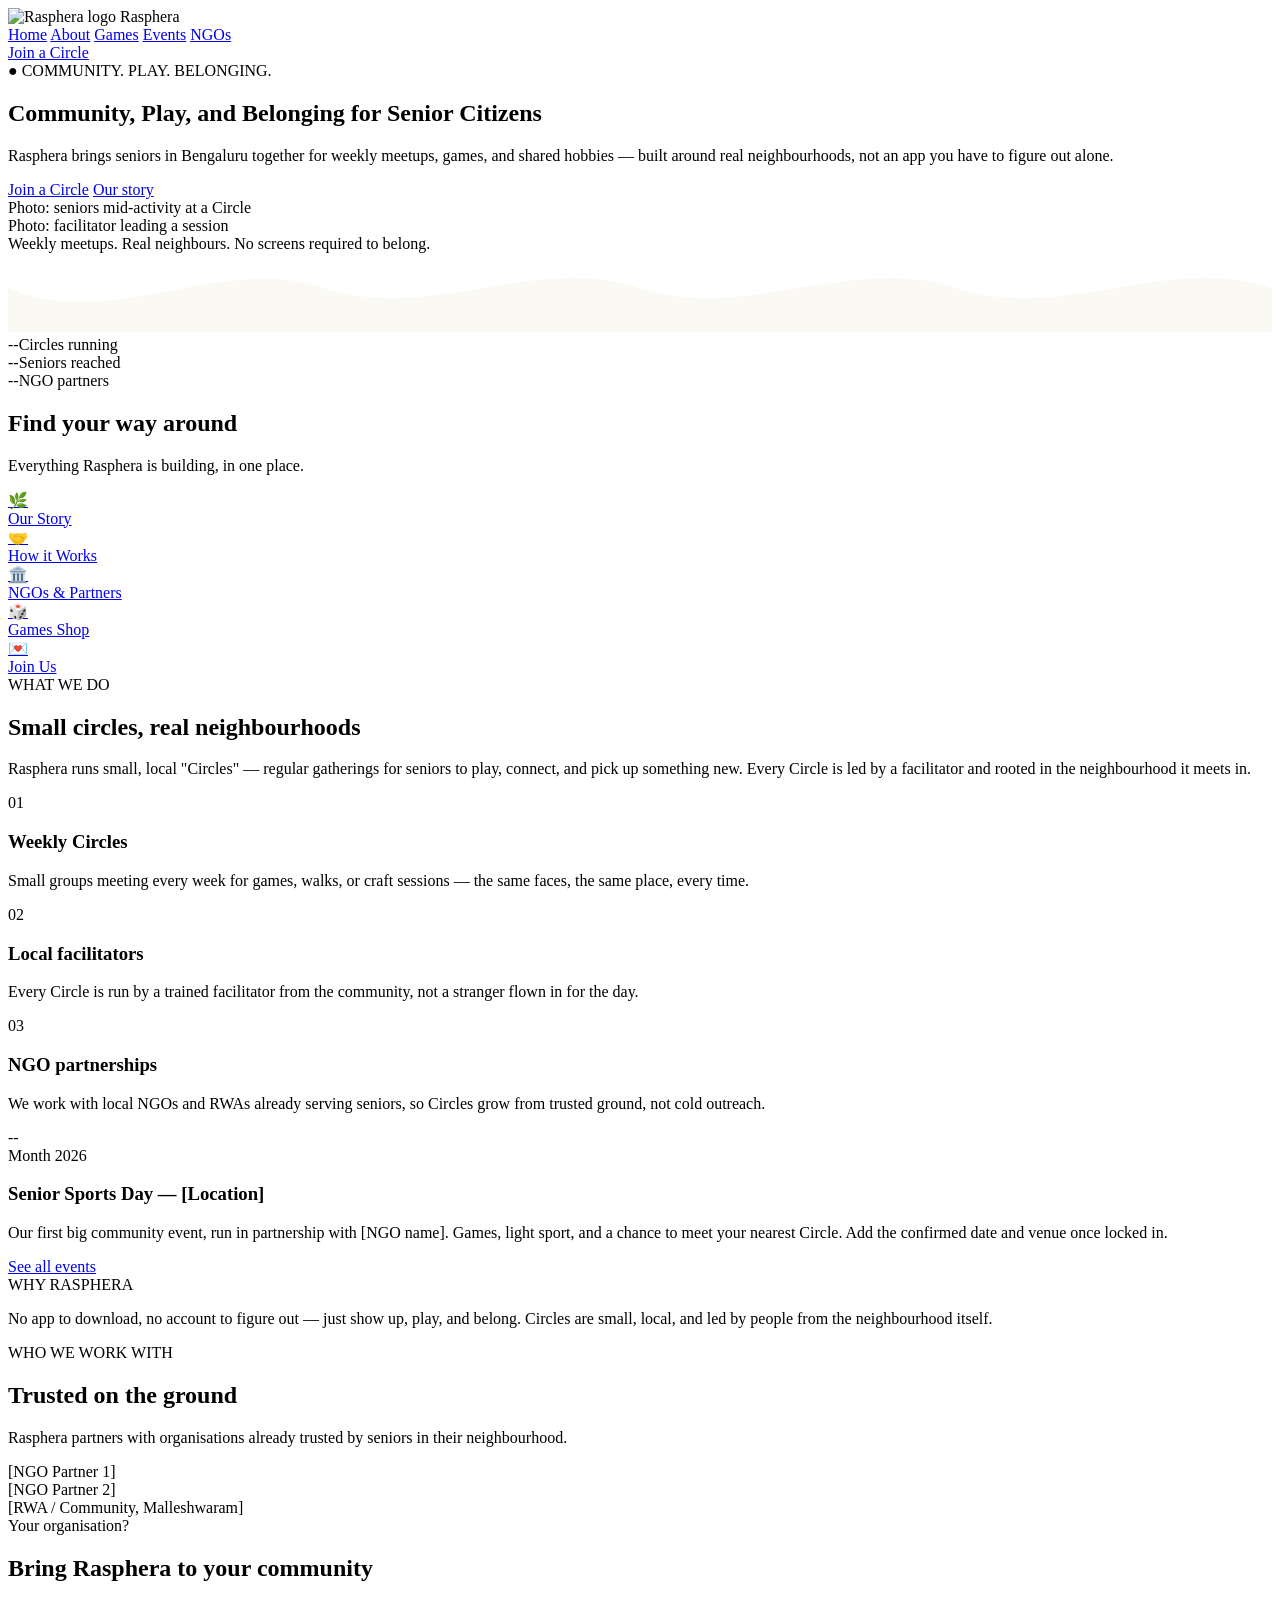
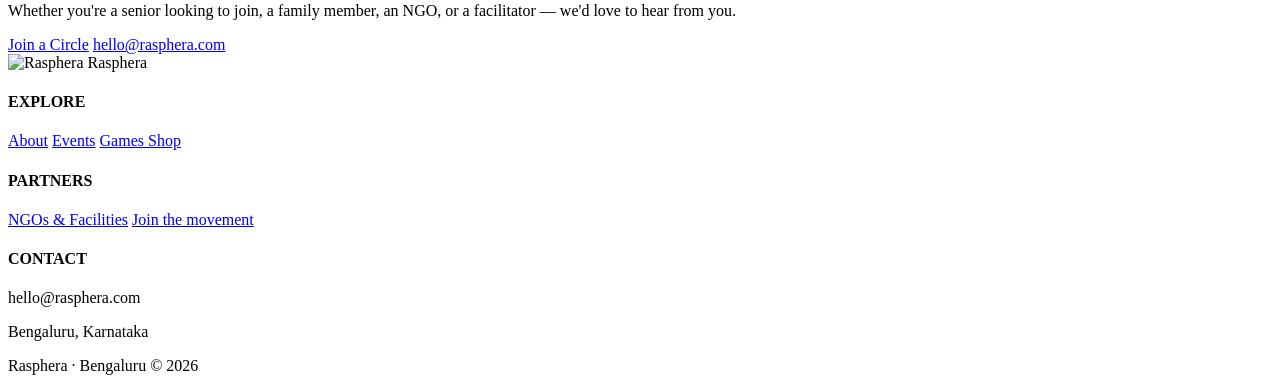
==== index.html @ 29c563df "added files" ====
<!DOCTYPE html>
<html lang="en">
<head>
<meta charset="UTF-8">
<meta name="viewport" content="width=device-width, initial-scale=1.0">
<title>Rasphera — Community, Play &amp; Belonging for Senior Citizens</title>
<link rel="icon" href="assets/logo.png">
<link rel="preconnect" href="https://fonts.googleapis.com">
<link href="https://fonts.googleapis.com/css2?family=Fraunces:opsz,wght@9..144,500;9..144,600;9..144,700;9..144,800&family=Work+Sans:wght@400;500;600;700&display=swap" rel="stylesheet">
<link rel="stylesheet" href="css/style.css">
</head>
<body>

<nav class="dark" id="mainNav">
  <div class="wrap">
    <div class="brand">
      <img src="assets/logo.png" alt="Rasphera logo">
      <span class="brand-text">Rasphera</span>
    </div>
    <div class="navlinks">
      <a href="index.html" class="active">Home</a>
      <a href="about.html">About</a>
      <a href="games.html">Games</a>
      <a href="events.html">Events</a>
      <a href="ngos.html">NGOs</a>
    </div>
    <a href="join.html" class="nav-cta">Join a Circle</a>
  </div>
</nav>

<section class="hero">
  <div class="wrap">
    <div>
      <div class="usp-pill">● COMMUNITY. PLAY. BELONGING.</div>
      <h1>Community, Play, and Belonging for Senior Citizens</h1>
      <p class="tagline">Rasphera brings seniors in Bengaluru together for weekly meetups, games, and shared hobbies — built around real neighbourhoods, not an app you have to figure out alone.</p>
      <div class="cta-row">
        <a href="join.html" class="btn-primary">Join a Circle</a>
        <a href="about.html" class="btn-ghost">Our story</a>
      </div>
    </div>
    <div class="hero-cards">
      <div class="hcard hcard-main">Photo: seniors mid-activity at a Circle</div>
      <div class="hcard hcard-back">Photo: facilitator leading a session</div>
      <div class="hero-tag">Weekly meetups. Real neighbours. No screens required to belong.</div>
    </div>
  </div>
  <div class="scallop">
    <svg viewBox="0 0 1440 90" preserveAspectRatio="none">
      <path fill="#FBF9F4" d="M0,40 C120,90 240,0 360,40 C480,80 600,0 720,40 C840,80 960,0 1080,40 C1200,80 1320,0 1440,40 L1440,90 L0,90 Z"/>
    </svg>
  </div>
</section>

<section class="stats">
  <div class="wrap">
    <div class="stat-grid stagger">
      <div class="stat reveal"><span class="num" data-count="0">--</span><span class="lbl">Circles running</span></div>
      <div class="stat reveal"><span class="num" data-count="0">--</span><span class="lbl">Seniors reached</span></div>
      <div class="stat reveal"><span class="num" data-count="0">--</span><span class="lbl">NGO partners</span></div>
    </div>
  </div>
</section>

<section class="quicklinks">
  <div class="wrap">
    <div class="ql-head reveal">
      <h2>Find your way around</h2>
      <p>Everything Rasphera is building, in one place.</p>
    </div>
    <div class="ql-row stagger">
      <a class="ql-item reveal" href="about.html"><div class="ql-circle">🌿</div><span class="label">Our Story</span></a>
      <a class="ql-item reveal" href="events.html"><div class="ql-circle">🤝</div><span class="label">How it Works</span></a>
      <a class="ql-item reveal" href="ngos.html"><div class="ql-circle">🏛️</div><span class="label">NGOs &amp; Partners</span></a>
      <a class="ql-item reveal" href="games.html"><div class="ql-circle">🎲</div><span class="label">Games Shop</span></a>
      <a class="ql-item reveal" href="join.html"><div class="ql-circle">💌</div><span class="label">Join Us</span></a>
    </div>
  </div>
</section>

<section class="dark-section">
  <div class="wrap">
    <div class="section-head reveal">
      <span class="eyebrow">WHAT WE DO</span>
      <h2>Small circles, real neighbourhoods</h2>
      <p>Rasphera runs small, local "Circles" — regular gatherings for seniors to play, connect, and pick up something new. Every Circle is led by a facilitator and rooted in the neighbourhood it meets in.</p>
    </div>
    <div class="card-grid-3 stagger">
      <div class="dark-card reveal">
        <div class="n">01</div>
        <h3>Weekly Circles</h3>
        <p>Small groups meeting every week for games, walks, or craft sessions — the same faces, the same place, every time.</p>
      </div>
      <div class="dark-card reveal">
        <div class="n">02</div>
        <h3>Local facilitators</h3>
        <p>Every Circle is run by a trained facilitator from the community, not a stranger flown in for the day.</p>
      </div>
      <div class="dark-card reveal">
        <div class="n">03</div>
        <h3>NGO partnerships</h3>
        <p>We work with local NGOs and RWAs already serving seniors, so Circles grow from trusted ground, not cold outreach.</p>
      </div>
    </div>
  </div>
</section>

<section class="event-section">
  <div class="wrap">
    <div class="event-box reveal">
      <div class="date-block">
        <div class="day">--</div>
        <div class="month">Month 2026</div>
      </div>
      <div>
        <h3>Senior Sports Day — [Location]</h3>
        <p>Our first big community event, run in partnership with [NGO name]. Games, light sport, and a chance to meet your nearest Circle. Add the confirmed date and venue once locked in.</p>
        <a href="events.html" class="btn-primary" style="background:var(--navy);">See all events</a>
      </div>
    </div>
  </div>
</section>

<section class="usp-banner">
  <div class="wrap">
    <div class="usp-box reveal">
      <span class="usp-tag">WHY RASPHERA</span>
      <p>No app to download, no account to figure out — just <span>show up, play, and belong</span>. Circles are small, local, and led by people from the neighbourhood itself.</p>
    </div>
  </div>
</section>

<section class="partners-section">
  <div class="wrap">
    <div class="section-head light reveal" style="max-width:640px;">
      <span class="eyebrow">WHO WE WORK WITH</span>
      <h2>Trusted on the ground</h2>
      <p>Rasphera partners with organisations already trusted by seniors in their neighbourhood.</p>
    </div>
    <div class="partner-row">
      <div class="partner-chip">[NGO Partner 1]</div>
      <div class="partner-chip">[NGO Partner 2]</div>
      <div class="partner-chip">[RWA / Community, Malleshwaram]</div>
      <div class="partner-chip">Your organisation?</div>
    </div>
  </div>
</section>

<section class="cta-final">
  <div class="wrap">
    <h2 class="reveal">Bring Rasphera to your community</h2>
    <p class="reveal">Whether you're a senior looking to join, a family member, an NGO, or a facilitator — we'd love to hear from you.</p>
    <div class="cta-row reveal">
      <a href="join.html" class="btn-primary">Join a Circle</a>
      <a href="mailto:hello@rasphera.com" class="btn-ghost">hello@rasphera.com</a>
    </div>
  </div>
</section>

<footer>
  <div class="wrap">
    <div class="footer-top">
      <div class="footer-brand">
        <img src="assets/logo.png" alt="Rasphera">
        <span>Rasphera</span>
      </div>
      <div class="footer-links">
        <div class="footer-col">
          <h4>EXPLORE</h4>
          <a href="about.html">About</a>
          <a href="events.html">Events</a>
          <a href="games.html">Games Shop</a>
        </div>
        <div class="footer-col">
          <h4>PARTNERS</h4>
          <a href="ngos.html">NGOs &amp; Facilities</a>
          <a href="join.html">Join the movement</a>
        </div>
        <div class="footer-col">
          <h4>CONTACT</h4>
          <p>hello@rasphera.com</p>
          <p>Bengaluru, Karnataka</p>
        </div>
      </div>
    </div>
    <div class="footer-bottom">
      <span>Rasphera · Bengaluru</span>
      <span>© 2026</span>
    </div>
  </div>
</footer>

<script src="js/main.js"></script>
</body>
</html>
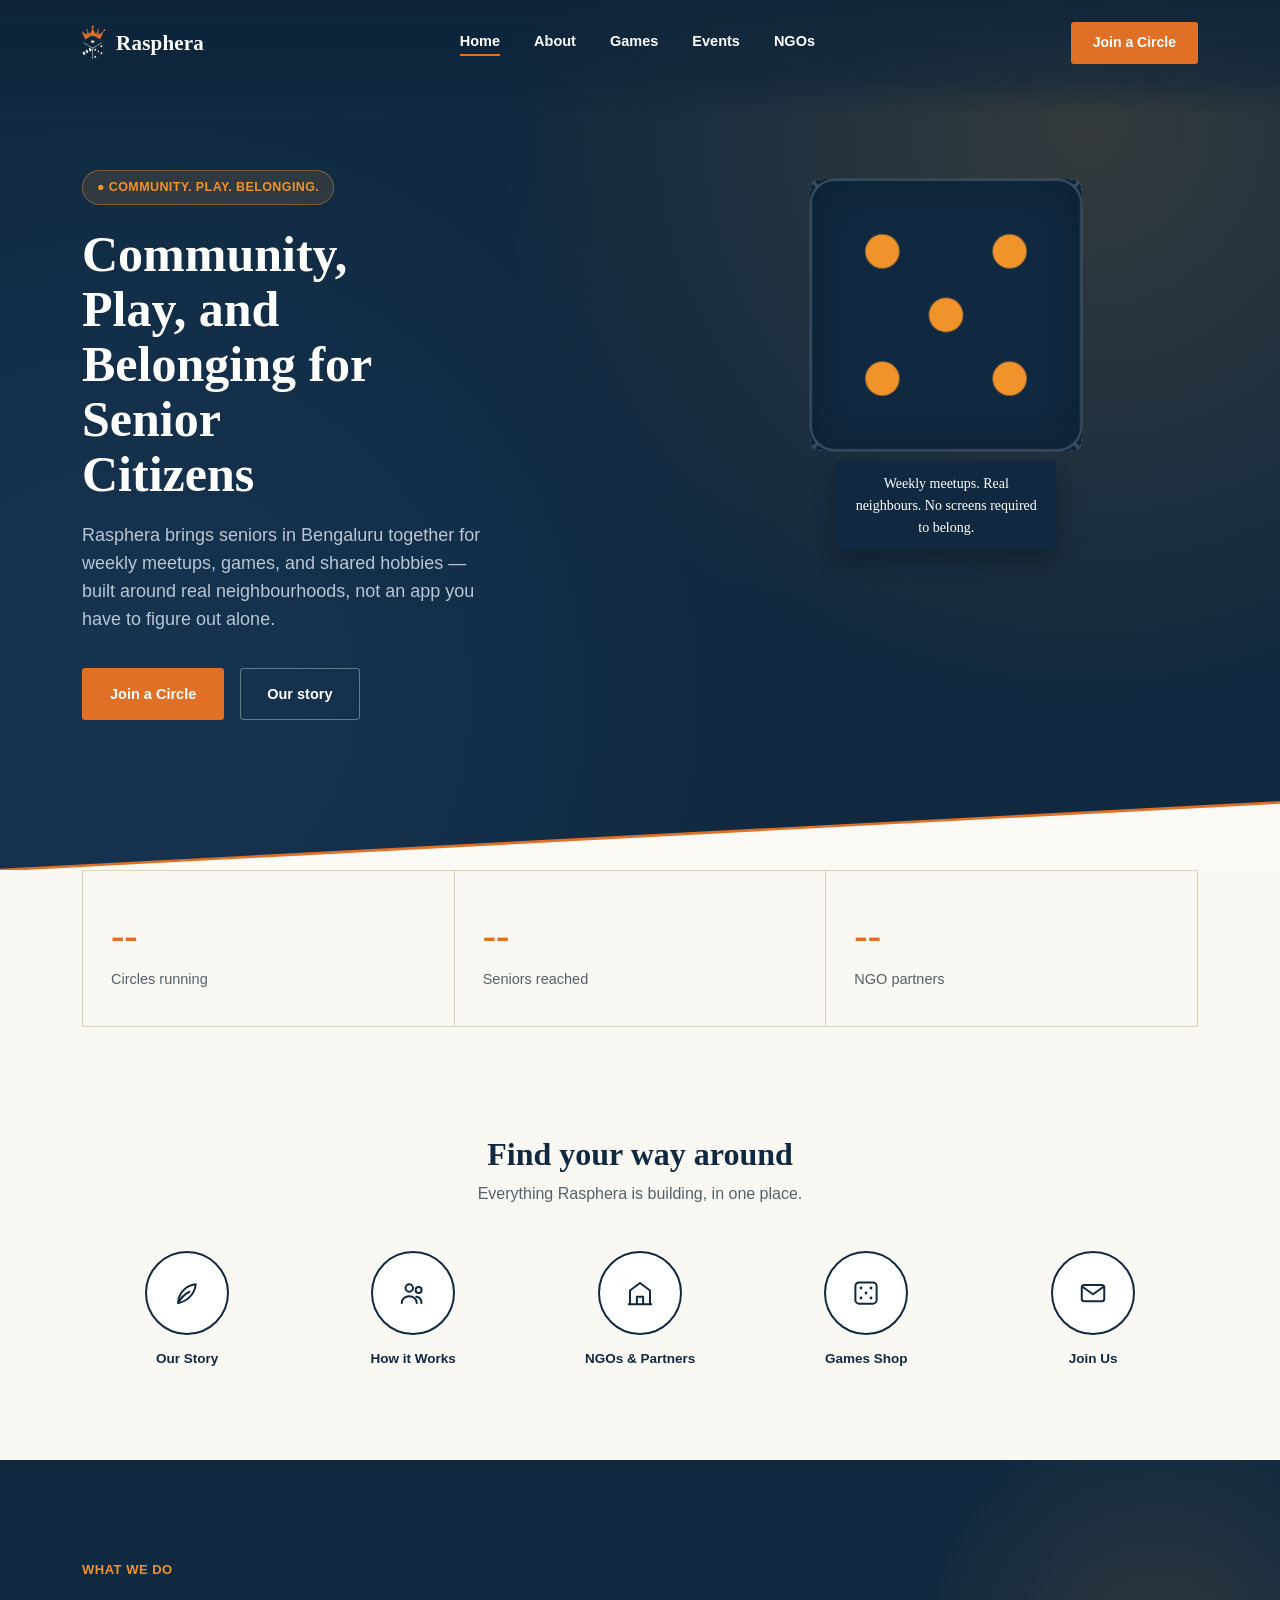
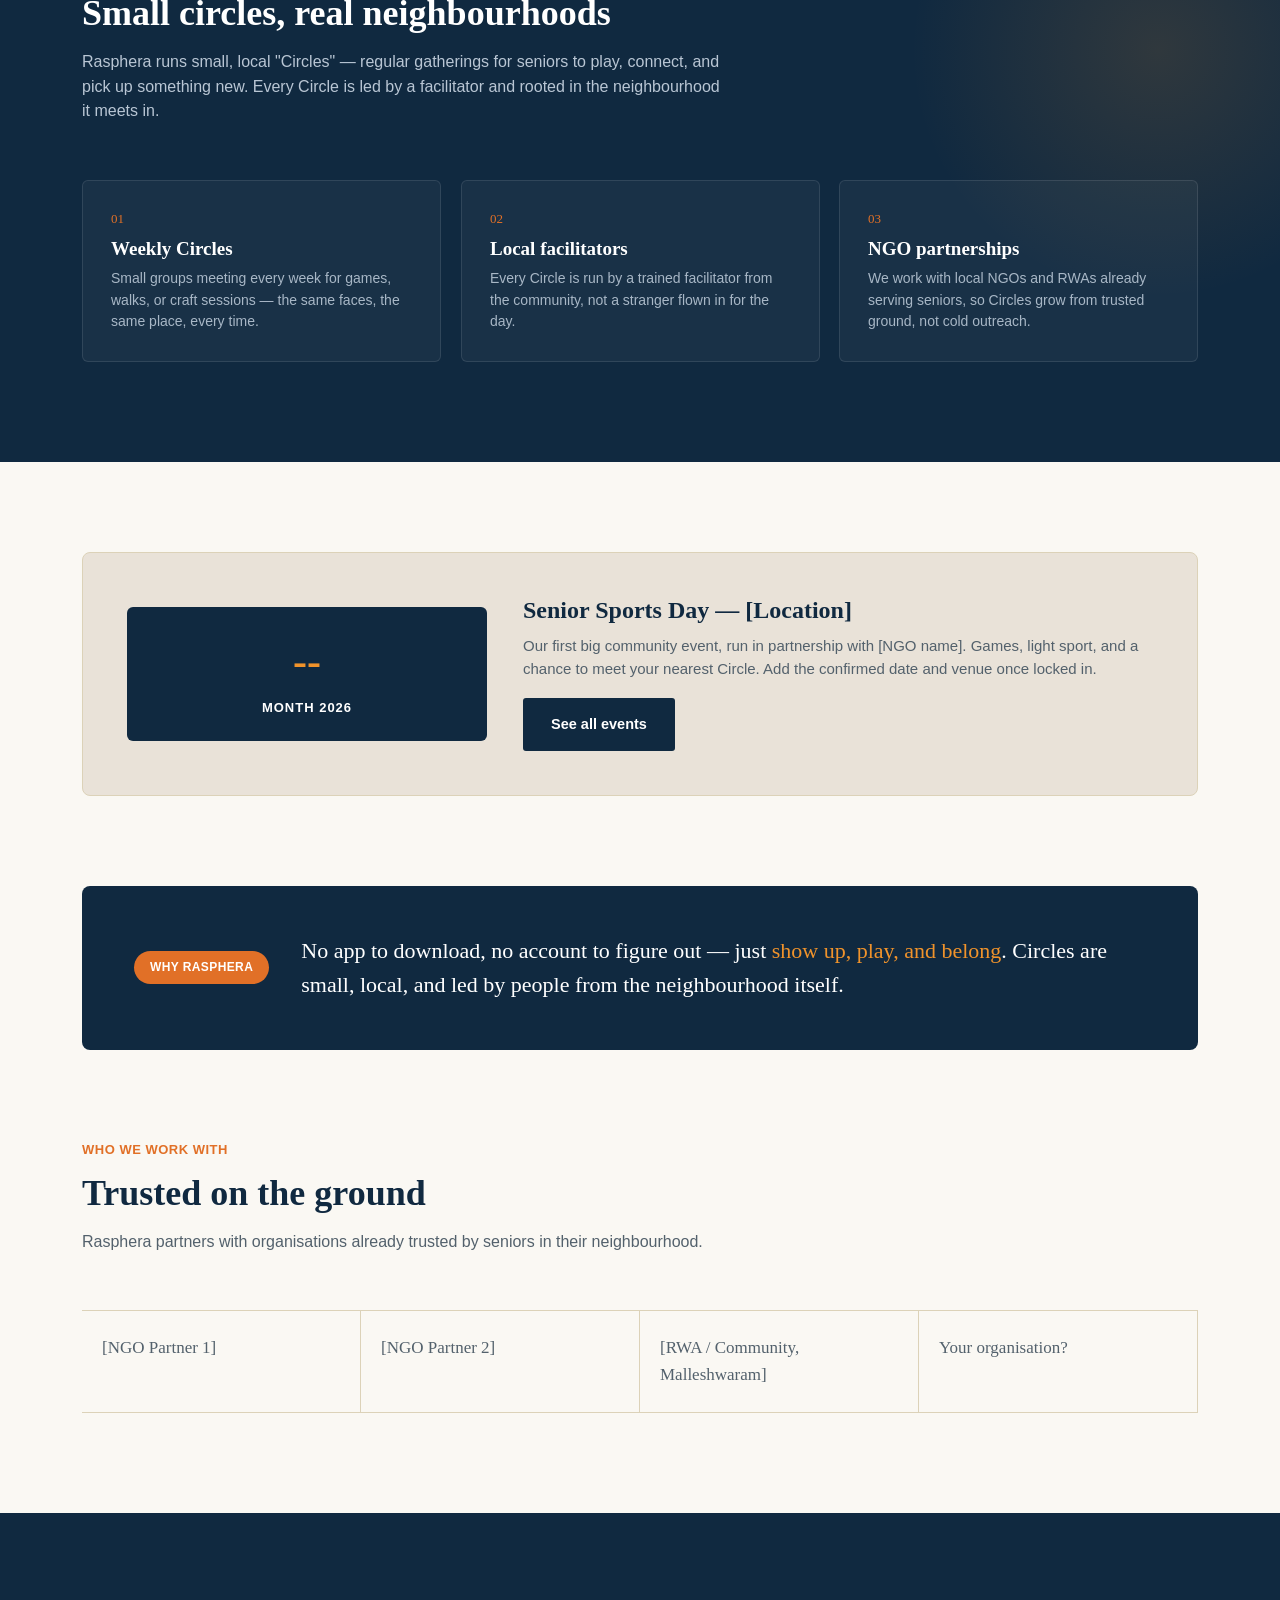
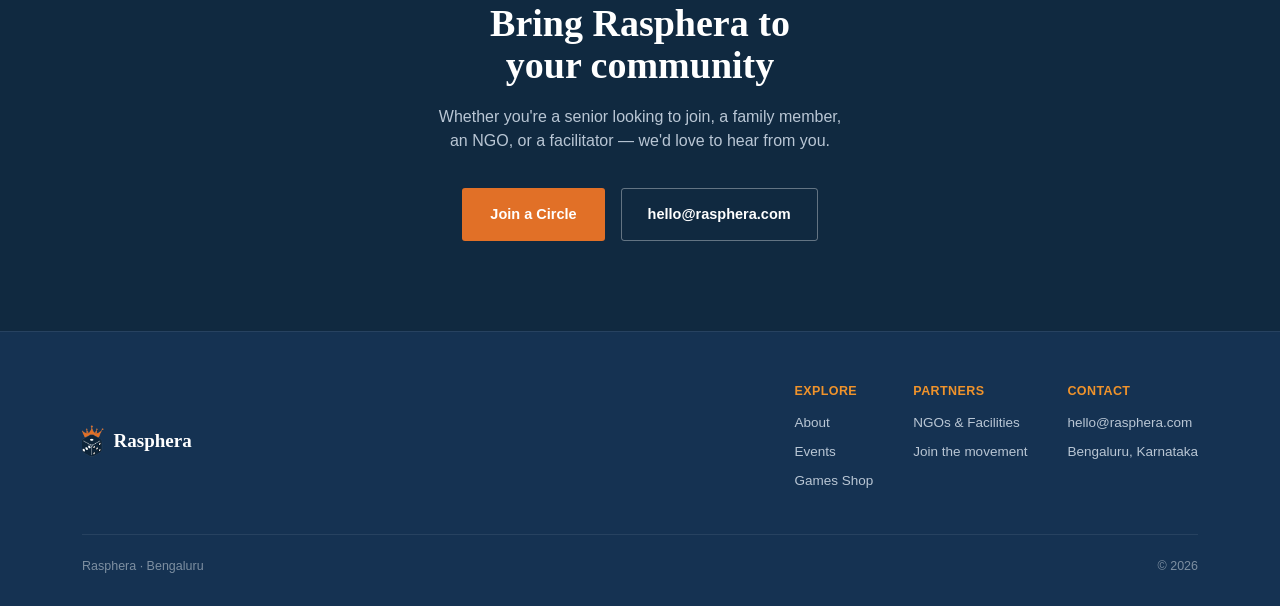
==== commit 644f10c6: "3d animation" ====
--- a/index.html
+++ b/index.html
@@ -40,14 +40,23 @@
       </div>
     </div>
     <div class="hero-cards">
-      <div class="hcard hcard-main">Photo: seniors mid-activity at a Circle</div>
-      <div class="hcard hcard-back">Photo: facilitator leading a session</div>
-      <div class="hero-tag">Weekly meetups. Real neighbours. No screens required to belong.</div>
+      <div class="dice-scene">
+        <div class="dice-cube">
+          <div class="dice-face f-front n5"><span></span><span></span><span></span><span></span><span></span><span></span><span></span><span></span><span></span></div>
+          <div class="dice-face f-back n2"><span></span><span></span><span></span><span></span><span></span><span></span><span></span><span></span><span></span></div>
+          <div class="dice-face f-right n3"><span></span><span></span><span></span><span></span><span></span><span></span><span></span><span></span><span></span></div>
+          <div class="dice-face f-left n4"><span></span><span></span><span></span><span></span><span></span><span></span><span></span><span></span><span></span></div>
+          <div class="dice-face f-top n6"><span></span><span></span><span></span><span></span><span></span><span></span><span></span><span></span><span></span></div>
+          <div class="dice-face f-bottom n1"><span></span><span></span><span></span><span></span><span></span><span></span><span></span><span></span><span></span></div>
+        </div>
+      </div>
+      <div class="hero-tag" style="position:static;margin:26px auto 0;text-align:center;animation:fadeUp .7s ease 1s forwards;">Weekly meetups. Real neighbours. No screens required to belong.</div>
     </div>
   </div>
   <div class="scallop">
     <svg viewBox="0 0 1440 90" preserveAspectRatio="none">
-      <path fill="#FBF9F4" d="M0,40 C120,90 240,0 360,40 C480,80 600,0 720,40 C840,80 960,0 1080,40 C1200,80 1320,0 1440,40 L1440,90 L0,90 Z"/>
+      <path fill="#FBF9F4" d="M0,90 L1440,14 L1440,90 Z"/>
+      <path fill="none" stroke="#E17027" stroke-width="3" d="M0,90 L1440,14"/>
     </svg>
   </div>
 </section>
@@ -69,11 +78,26 @@
       <p>Everything Rasphera is building, in one place.</p>
     </div>
     <div class="ql-row stagger">
-      <a class="ql-item reveal" href="about.html"><div class="ql-circle">🌿</div><span class="label">Our Story</span></a>
-      <a class="ql-item reveal" href="events.html"><div class="ql-circle">🤝</div><span class="label">How it Works</span></a>
-      <a class="ql-item reveal" href="ngos.html"><div class="ql-circle">🏛️</div><span class="label">NGOs &amp; Partners</span></a>
-      <a class="ql-item reveal" href="games.html"><div class="ql-circle">🎲</div><span class="label">Games Shop</span></a>
-      <a class="ql-item reveal" href="join.html"><div class="ql-circle">💌</div><span class="label">Join Us</span></a>
+      <a class="ql-item reveal tilt" href="about.html">
+        <div class="ql-circle"><svg viewBox="0 0 24 24" fill="none" stroke="currentColor" stroke-width="1.6" stroke-linecap="round" stroke-linejoin="round"><path d="M5 20c0-7 5-14 14-15-1 9-8 14-14 15Z"/><path d="M5 20c2-4 5-7 9-9"/></svg></div>
+        <span class="label">Our Story</span>
+      </a>
+      <a class="ql-item reveal tilt" href="events.html">
+        <div class="ql-circle"><svg viewBox="0 0 24 24" fill="none" stroke="currentColor" stroke-width="1.6" stroke-linecap="round" stroke-linejoin="round"><circle cx="9" cy="8" r="3"/><circle cx="16.5" cy="9.5" r="2.4"/><path d="M3 20c0-3.3 2.7-5.5 6-5.5s6 2.2 6 5.5"/><path d="M14.7 15c2.4.4 4.1 2.3 4.1 5"/></svg></div>
+        <span class="label">How it Works</span>
+      </a>
+      <a class="ql-item reveal tilt" href="ngos.html">
+        <div class="ql-circle"><svg viewBox="0 0 24 24" fill="none" stroke="currentColor" stroke-width="1.6" stroke-linecap="round" stroke-linejoin="round"><path d="M4 21V10l8-6 8 6v11"/><path d="M3 21h18"/><path d="M9.5 21v-6h5v6"/></svg></div>
+        <span class="label">NGOs &amp; Partners</span>
+      </a>
+      <a class="ql-item reveal tilt" href="games.html">
+        <div class="ql-circle"><svg viewBox="0 0 24 24" fill="none" stroke="currentColor" stroke-width="1.6" stroke-linejoin="round"><rect x="3.5" y="3.5" width="17" height="17" rx="3"/><circle cx="8" cy="8" r="1.15" fill="currentColor" stroke="none"/><circle cx="16" cy="8" r="1.15" fill="currentColor" stroke="none"/><circle cx="8" cy="16" r="1.15" fill="currentColor" stroke="none"/><circle cx="16" cy="16" r="1.15" fill="currentColor" stroke="none"/><circle cx="12" cy="12" r="1.15" fill="currentColor" stroke="none"/></svg></div>
+        <span class="label">Games Shop</span>
+      </a>
+      <a class="ql-item reveal tilt" href="join.html">
+        <div class="ql-circle"><svg viewBox="0 0 24 24" fill="none" stroke="currentColor" stroke-width="1.6" stroke-linecap="round" stroke-linejoin="round"><rect x="3" y="5.5" width="18" height="13" rx="2"/><path d="M3.5 7l8.5 6 8.5-6"/></svg></div>
+        <span class="label">Join Us</span>
+      </a>
     </div>
   </div>
 </section>
@@ -86,17 +110,17 @@
       <p>Rasphera runs small, local "Circles" — regular gatherings for seniors to play, connect, and pick up something new. Every Circle is led by a facilitator and rooted in the neighbourhood it meets in.</p>
     </div>
     <div class="card-grid-3 stagger">
-      <div class="dark-card reveal">
+      <div class="dark-card reveal tilt">
         <div class="n">01</div>
         <h3>Weekly Circles</h3>
         <p>Small groups meeting every week for games, walks, or craft sessions — the same faces, the same place, every time.</p>
       </div>
-      <div class="dark-card reveal">
+      <div class="dark-card reveal tilt">
         <div class="n">02</div>
         <h3>Local facilitators</h3>
         <p>Every Circle is run by a trained facilitator from the community, not a stranger flown in for the day.</p>
       </div>
-      <div class="dark-card reveal">
+      <div class="dark-card reveal tilt">
         <div class="n">03</div>
         <h3>NGO partnerships</h3>
         <p>We work with local NGOs and RWAs already serving seniors, so Circles grow from trusted ground, not cold outreach.</p>
@@ -192,4 +216,4 @@
 
 <script src="js/main.js"></script>
 </body>
-</html>
+</html>
--- a/css/style.css
+++ b/css/style.css
@@ -0,0 +1,294 @@
+/* ===== Rasphera — Shared Stylesheet ===== */
+:root{
+  --navy:#102940;
+  --navy-2:#153252;
+  --navy-3:#1D3F63;
+  --amber:#E17027;
+  --amber-2:#F0932B;
+  --paper:#FAF8F3;
+  --paper-2:#E9E2D8;
+  --ink:#102940;
+  --muted:#53616C;
+  --line:#DCD2B8;
+  --white:#FFFFFF;
+  --sage:#A7B49F;
+}
+*{margin:0;padding:0;box-sizing:border-box;}
+html{scroll-behavior:smooth;}
+body{background:var(--paper);color:var(--ink);font-family:'Work Sans',sans-serif;line-height:1.55;overflow-x:hidden;}
+h1,h2,h3{font-family:'Fraunces',serif;color:var(--navy);line-height:1.1;}
+a{color:inherit;text-decoration:none;}
+img{max-width:100%;display:block;}
+.wrap{max-width:1180px;margin:0 auto;padding:0 32px;}
+section{position:relative;}
+
+.reveal{opacity:1;transform:translateY(0);transition:opacity .7s cubic-bezier(.2,.7,.3,1),transform .7s cubic-bezier(.2,.7,.3,1);}
+.js-ready .reveal{opacity:0;transform:translateY(28px);}
+.reveal.in{opacity:1;transform:translateY(0);}
+.stagger .reveal:nth-child(1){transition-delay:0s;}
+.stagger .reveal:nth-child(2){transition-delay:.1s;}
+.stagger .reveal:nth-child(3){transition-delay:.2s;}
+.stagger .reveal:nth-child(4){transition-delay:.3s;}
+.stagger .reveal:nth-child(5){transition-delay:.4s;}
+.stagger .reveal:nth-child(6){transition-delay:.5s;}
+
+/* NAV */
+nav{position:fixed;top:0;left:0;right:0;z-index:100;padding:22px 0;transition:padding .3s ease, background .3s ease, box-shadow .3s ease;}
+nav.dark{background:linear-gradient(rgba(13,36,57,0.85) 0%, rgba(13,36,57,0.5) 70%, rgba(13,36,57,0) 100%);padding-bottom:50px;margin-bottom:-50px;}
+nav.scrolled{padding:12px 0;background:rgba(251,249,244,0.94)!important;backdrop-filter:blur(8px);box-shadow:0 2px 18px rgba(13,36,57,0.08);margin-bottom:0;}
+nav .wrap{display:flex;align-items:center;justify-content:space-between;}
+.brand{display:flex;align-items:center;gap:10px;}
+.brand img{height:38px;width:auto;transition:height .3s ease;}
+nav.scrolled .brand img{height:32px;}
+.brand-text{font-family:'Fraunces',serif;font-weight:700;font-size:21px;color:var(--navy);letter-spacing:.2px;}
+nav.dark:not(.scrolled) .brand-text, nav.dark:not(.scrolled) .navlinks a{color:var(--white);}
+nav.light .brand-text, nav.light .navlinks a{color:var(--navy);}
+.navlinks{display:flex;gap:34px;font-size:14.5px;font-weight:600;}
+.navlinks a{position:relative;padding-bottom:4px;}
+.navlinks a.active::after, .navlinks a::after{content:"";position:absolute;left:0;bottom:0;height:2px;width:0;background:var(--amber);transition:width .25s ease;}
+.navlinks a:hover::after, .navlinks a.active::after{width:100%;}
+.nav-cta{background:var(--amber);color:var(--white)!important;padding:10px 22px;border-radius:3px;font-size:14px;font-weight:700;transition:transform .2s ease, box-shadow .2s ease;}
+.nav-cta:hover{transform:translateY(-2px);box-shadow:0 8px 20px rgba(225,112,39,0.4);}
+.nav-toggle{display:none;background:none;border:none;font-size:24px;cursor:pointer;color:inherit;}
+
+/* GENERIC PAGE HERO (About / Games / Events / NGOs / Join) */
+.page-hero{background:var(--navy);padding:170px 0 100px;position:relative;overflow:hidden;}
+.page-hero::before{content:"";position:absolute;inset:0;background:radial-gradient(circle at 85% 15%, rgba(240,147,43,0.16) 0, transparent 45%),radial-gradient(circle at 10% 80%, rgba(29,63,99,0.5) 0, transparent 50%);pointer-events:none;}
+.page-hero .wrap{position:relative;z-index:2;}
+.page-hero .eyebrow{color:var(--amber-2);font-size:12.5px;font-weight:700;letter-spacing:.5px;opacity:0;animation:fadeUp .7s ease .1s forwards;}
+.page-hero h1{color:var(--white);font-size:46px;max-width:16ch;margin-top:14px;opacity:0;animation:fadeUp .8s ease .25s forwards;}
+.page-hero p{color:#B9C6D4;font-size:17px;margin-top:18px;max-width:52ch;opacity:0;animation:fadeUp .8s ease .4s forwards;}
+
+@keyframes fadeUp{from{opacity:0;transform:translateY(18px);}to{opacity:1;transform:translateY(0);}}
+
+.scallop{display:block;width:100%;position:relative;margin-top:70px;line-height:0;}
+.scallop svg{display:block;width:100%;height:auto;}
+
+.btn-primary{background:var(--amber);color:var(--white);padding:15px 28px;font-size:14.5px;font-weight:700;border-radius:3px;display:inline-block;transition:transform .2s ease, box-shadow .2s ease;border:none;cursor:pointer;font-family:'Work Sans',sans-serif;}
+.btn-primary:hover{transform:translateY(-3px);box-shadow:0 10px 24px rgba(225,112,39,0.4);}
+.btn-ghost{border:1.5px solid rgba(255,255,255,0.35);color:var(--white);padding:14px 26px;font-size:14.5px;font-weight:700;border-radius:3px;display:inline-block;transition:border-color .2s ease, background .2s ease;}
+.btn-ghost:hover{border-color:var(--white);background:rgba(255,255,255,0.06);}
+.btn-ghost-dark{border:1.5px solid var(--navy);color:var(--navy);padding:14px 26px;font-size:14.5px;font-weight:700;border-radius:3px;display:inline-block;transition:all .2s ease;}
+.btn-ghost-dark:hover{background:var(--navy);color:var(--white);}
+.cta-row{display:flex;gap:16px;flex-wrap:wrap;}
+
+/* STAT STRIP */
+.stats{background:var(--paper);padding:0 0 90px;}
+.stat-grid{display:grid;grid-template-columns:repeat(3,1fr);border-top:1px solid var(--line);border-left:1px solid var(--line);}
+.stat{padding:34px 28px;border-right:1px solid var(--line);border-bottom:1px solid var(--line);}
+.stat .num{font-family:'Fraunces',serif;font-weight:700;font-size:40px;color:var(--amber);display:block;}
+.stat .lbl{font-size:14.5px;color:var(--muted);margin-top:6px;font-weight:500;}
+
+/* QUICK LINKS */
+.quicklinks{padding:20px 0 90px;}
+.ql-head{text-align:center;margin-bottom:44px;}
+.ql-head h2{font-size:32px;}
+.ql-head p{color:var(--muted);margin-top:10px;}
+.ql-row{display:flex;justify-content:space-between;gap:16px;flex-wrap:wrap;}
+.ql-item{display:flex;flex-direction:column;align-items:center;gap:14px;flex:1;min-width:120px;cursor:pointer;}
+.ql-circle{width:84px;height:84px;border-radius:50%;background:var(--white);border:2px solid var(--navy);display:flex;align-items:center;justify-content:center;color:var(--navy);transition:transform .3s cubic-bezier(.3,1.5,.5,1), background .3s ease, border-color .3s ease, color .3s ease;}
+.ql-circle svg{width:30px;height:30px;}
+.ql-item:hover .ql-circle{transform:translateY(-8px) scale(1.08) rotate(-6deg);background:var(--amber);border-color:var(--amber);color:var(--white);}
+.ql-item span.label{font-size:13.5px;font-weight:700;text-align:center;color:var(--navy);}
+
+/* 3D ROTATING DICE (hero) */
+.dice-scene{perspective:1000px;width:240px;height:240px;margin:0 auto;}
+.dice-cube{position:relative;width:100%;height:100%;transform-style:preserve-3d;animation:diceSpin 16s linear infinite;}
+.dice-face{position:absolute;width:240px;height:240px;left:0;top:0;background:var(--navy);border:2px solid rgba(255,255,255,0.18);border-radius:22px;box-shadow:inset 0 0 40px rgba(0,0,0,0.25);display:grid;grid-template-columns:repeat(3,1fr);grid-template-rows:repeat(3,1fr);padding:34px;box-sizing:border-box;}
+.dice-face span{width:30px;height:30px;border-radius:50%;justify-self:center;align-self:center;background:transparent;}
+.f-front{transform:translateZ(120px);}
+.f-back{transform:rotateY(180deg) translateZ(120px);}
+.f-right{transform:rotateY(90deg) translateZ(120px);}
+.f-left{transform:rotateY(-90deg) translateZ(120px);}
+.f-top{transform:rotateX(90deg) translateZ(120px);}
+.f-bottom{transform:rotateX(-90deg) translateZ(120px);}
+.n1 span:nth-child(5){background:var(--amber-2);}
+.n2 span:nth-child(1),.n2 span:nth-child(9){background:var(--white);}
+.n3 span:nth-child(1),.n3 span:nth-child(5),.n3 span:nth-child(9){background:var(--white);}
+.n4 span:nth-child(1),.n4 span:nth-child(3),.n4 span:nth-child(7),.n4 span:nth-child(9){background:var(--white);}
+.n5 span:nth-child(1),.n5 span:nth-child(3),.n5 span:nth-child(5),.n5 span:nth-child(7),.n5 span:nth-child(9){background:var(--amber-2);}
+.n6 span:nth-child(1),.n6 span:nth-child(3),.n6 span:nth-child(4),.n6 span:nth-child(6),.n6 span:nth-child(7),.n6 span:nth-child(9){background:var(--white);}
+@keyframes diceSpin{from{transform:rotateX(-18deg) rotateY(0deg);}to{transform:rotateX(-18deg) rotateY(360deg);}}
+@media (prefers-reduced-motion: reduce){.dice-cube{animation:none;transform:rotateX(-18deg) rotateY(28deg);}}
+
+/* TILT-ON-HOVER (applied via JS to elements with .tilt) */
+.tilt{transition:transform .15s ease-out;transform-style:preserve-3d;will-change:transform;}
+
+/* DARK FEATURE SECTION (pillars / product-style cards) */
+.dark-section{background:var(--navy);padding:100px 0;position:relative;overflow:hidden;}
+.dark-section::before{content:"";position:absolute;top:-10%;right:-10%;width:500px;height:500px;background:radial-gradient(circle, rgba(240,147,43,0.14) 0, transparent 70%);}
+.dark-section .wrap{position:relative;z-index:2;}
+.section-head{max-width:640px;margin-bottom:56px;}
+.section-head .eyebrow{color:var(--amber-2);font-size:13px;font-weight:700;letter-spacing:.5px;margin-bottom:14px;display:block;}
+.section-head h2{color:var(--white);font-size:36px;}
+.section-head p{color:#B9C6D4;margin-top:16px;font-size:16px;}
+.section-head.light .eyebrow{color:var(--amber);}
+.section-head.light h2, .section-head.light p{color:var(--navy);}
+.section-head.light p{color:var(--muted);}
+
+.card-grid-3{display:grid;grid-template-columns:repeat(3,1fr);gap:20px;}
+.dark-card{background:rgba(255,255,255,0.04);border:1px solid rgba(255,255,255,0.1);border-radius:6px;padding:28px;transition:transform .3s ease, background .3s ease;}
+.dark-card:hover{transform:translateY(-6px);background:rgba(255,255,255,0.07);}
+.dark-card .n{font-family:'Fraunces',serif;color:var(--amber);font-size:13px;margin-bottom:10px;}
+.dark-card h3{color:var(--white);font-size:19px;margin-bottom:8px;}
+.dark-card p{color:#A8B7C6;font-size:14px;}
+
+/* LIGHT CARDS */
+.light-section{padding:90px 0;}
+.card-grid-light{display:grid;gap:20px;}
+.light-card{background:var(--white);border:1px solid var(--line);border-radius:6px;padding:26px;transition:transform .3s ease, box-shadow .3s ease;}
+.light-card:hover{transform:translateY(-6px);box-shadow:0 20px 40px rgba(13,36,57,0.08);}
+
+/* USP BANNER */
+.usp-banner{background:var(--paper);padding:0 0 90px;}
+.usp-box{background:var(--navy);border-radius:8px;padding:48px 52px;display:flex;align-items:center;gap:32px;flex-wrap:wrap;}
+.usp-tag{background:var(--amber);color:var(--white);font-size:12px;font-weight:700;padding:7px 16px;border-radius:20px;letter-spacing:.4px;flex-shrink:0;}
+.usp-box p{color:var(--white);font-size:22px;font-family:'Fraunces',serif;font-weight:500;flex:1;min-width:280px;}
+.usp-box p span{color:var(--amber-2);}
+
+/* PARTNERS / PARTNER ROW */
+.partners-section{padding:0 0 100px;}
+.partner-row{display:flex;gap:0;flex-wrap:wrap;border-top:1px solid var(--line);}
+.partner-chip{flex:1;min-width:180px;padding:24px 20px;border-right:1px solid var(--line);border-bottom:1px solid var(--line);font-family:'Fraunces',serif;font-size:17px;color:var(--muted);}
+
+/* CTA FINAL */
+.cta-final{background:var(--navy);padding:90px 0;text-align:center;}
+.cta-final h2{color:var(--white);font-size:38px;max-width:16ch;margin:0 auto;}
+.cta-final p{color:#B9C6D4;margin:18px auto 34px;max-width:46ch;font-size:16px;}
+.cta-final .cta-row{justify-content:center;}
+
+/* FOOTER */
+footer{background:var(--navy-2);padding:50px 0 30px;border-top:1px solid rgba(255,255,255,0.08);}
+.footer-top{display:flex;justify-content:space-between;flex-wrap:wrap;gap:32px;padding-bottom:34px;border-bottom:1px solid rgba(255,255,255,0.08);}
+.footer-brand{display:flex;align-items:center;gap:10px;}
+.footer-brand img{height:34px;}
+.footer-brand span{font-family:'Fraunces',serif;color:var(--white);font-weight:700;font-size:19px;}
+.footer-links{display:flex;gap:40px;flex-wrap:wrap;}
+.footer-col h4{color:var(--amber-2);font-size:12.5px;letter-spacing:.4px;margin-bottom:12px;}
+.footer-col a, .footer-col p{display:block;color:#B9C6D4;font-size:13.5px;margin-bottom:8px;}
+.footer-bottom{padding-top:22px;display:flex;justify-content:space-between;color:#7D8FA1;font-size:12.5px;flex-wrap:wrap;gap:10px;}
+
+/* ===== HOME-ONLY: hero fanned cards ===== */
+.hero{background:var(--navy);padding:170px 0 0;overflow:hidden;position:relative;}
+.hero::before{content:"";position:absolute;inset:0;background:radial-gradient(circle at 85% 15%, rgba(240,147,43,0.16) 0, transparent 45%),radial-gradient(circle at 10% 80%, rgba(29,63,99,0.5) 0, transparent 50%);pointer-events:none;}
+.hero .wrap{display:grid;grid-template-columns:1.05fr .95fr;gap:56px;align-items:center;position:relative;z-index:2;}
+.usp-pill{display:inline-flex;align-items:center;gap:8px;background:rgba(240,147,43,0.14);border:1px solid rgba(240,147,43,0.4);color:var(--amber-2);font-size:12.5px;font-weight:700;letter-spacing:.4px;padding:7px 14px;border-radius:20px;margin-bottom:22px;opacity:0;animation:fadeUp .7s ease .1s forwards;}
+.hero h1{color:var(--white);font-size:50px;font-weight:700;max-width:12ch;opacity:0;animation:fadeUp .8s ease .25s forwards;}
+.hero .tagline{color:#B9C6D4;font-size:18px;margin-top:20px;max-width:40ch;opacity:0;animation:fadeUp .8s ease .4s forwards;}
+.hero .cta-row{margin-top:34px;opacity:0;animation:fadeUp .8s ease .55s forwards;}
+.hero-cards{position:relative;height:500px;}
+.hcard{position:absolute;border-radius:6px;overflow:hidden;box-shadow:0 30px 60px rgba(0,0,0,0.4);border:3px solid rgba(255,255,255,0.08);display:flex;align-items:center;justify-content:center;text-align:center;padding:20px;font-family:'Fraunces',serif;color:var(--navy);}
+.hcard-main{width:78%;height:86%;top:6%;left:11%;z-index:3;background:var(--amber-2);opacity:0;transform:scale(.92);animation:popIn .9s cubic-bezier(.2,.8,.3,1) .3s forwards;}
+.hcard-back{width:58%;height:56%;bottom:-2%;right:-6%;z-index:2;background:var(--paper-2);opacity:0;transform:rotate(14deg) scale(.9);animation:popInBack .9s cubic-bezier(.2,.8,.3,1) .5s forwards;}
+@keyframes popIn{to{opacity:1;transform:scale(1) rotate(-2deg);}}
+@keyframes popInBack{to{opacity:1;transform:rotate(9deg) scale(1);}}
+.hero-tag{position:absolute;bottom:18px;left:18px;z-index:4;background:var(--navy);color:var(--white);padding:12px 16px;border-radius:3px;font-family:'Fraunces',serif;font-size:14px;max-width:220px;box-shadow:0 10px 24px rgba(0,0,0,.3);opacity:0;animation:fadeUp .7s ease 1s forwards;}
+
+/* EVENT BOX (used on Home + Events) */
+.event-section{padding:90px 0;}
+.event-box{background:var(--paper-2);border:1px solid var(--line);border-radius:8px;padding:44px;display:grid;grid-template-columns:.8fr 1.4fr;gap:36px;align-items:center;}
+.date-block{background:var(--navy);color:var(--white);padding:22px;text-align:center;border-radius:6px;}
+.date-block .day{font-family:'Fraunces',serif;font-size:42px;font-weight:700;color:var(--amber-2);}
+.date-block .month{font-size:13px;font-weight:700;text-transform:uppercase;letter-spacing:1px;margin-top:4px;}
+.event-box h3{font-size:24px;margin-bottom:10px;}
+.event-box p{color:var(--muted);font-size:15px;margin-bottom:18px;}
+
+/* ===== ABOUT PAGE ===== */
+.about-hero-photo{aspect-ratio:4/3;background:var(--paper-2);border:2px solid var(--navy);border-radius:50% / 8%;border-radius:12px;display:flex;align-items:center;justify-content:center;font-family:'Fraunces',serif;color:var(--muted);}
+.about-split{display:grid;grid-template-columns:.9fr 1.1fr;gap:56px;align-items:start;}
+.about-photo-circle{aspect-ratio:1/1;background:var(--paper-2);border-radius:50%;border:3px solid var(--navy);display:flex;align-items:center;justify-content:center;font-family:'Fraunces',serif;color:var(--muted);font-size:14px;text-align:center;padding:20px;}
+.about-text p{margin-bottom:16px;font-size:16px;color:var(--muted);}
+.about-text .signoff{font-family:'Fraunces',serif;font-style:italic;color:var(--navy);margin-top:20px;font-size:17px;}
+.timeline{margin-top:60px;border-top:1px solid var(--line);}
+.timeline-row{display:grid;grid-template-columns:140px 1fr;gap:24px;padding:26px 0;border-bottom:1px solid var(--line);}
+.timeline-row .tdate{font-family:'Fraunces',serif;color:var(--amber);font-weight:600;}
+.timeline-row h4{font-size:17px;margin-bottom:6px;}
+.timeline-row p{color:var(--muted);font-size:14.5px;}
+
+/* ===== GAMES PAGE ===== */
+.games-hero{background:var(--navy);padding:170px 0 90px;position:relative;overflow:hidden;}
+.games-carousel{margin-top:50px;position:relative;overflow:hidden;}
+.gc-track{display:flex;gap:20px;transition:transform .5s cubic-bezier(.3,.8,.3,1);}
+.gc-slide{min-width:100%;background:rgba(255,255,255,0.05);border:1px solid rgba(255,255,255,0.12);border-radius:8px;padding:36px;display:grid;grid-template-columns:1fr 1fr;gap:28px;align-items:center;}
+.gc-slide .gtag{color:var(--amber-2);font-size:12px;font-weight:700;letter-spacing:.4px;margin-bottom:10px;}
+.gc-slide h3{color:var(--white);font-size:26px;margin-bottom:10px;}
+.gc-slide p{color:#B9C6D4;font-size:14.5px;margin-bottom:18px;}
+.gc-photo{aspect-ratio:4/3;background:var(--amber-2);border-radius:6px;display:flex;align-items:center;justify-content:center;font-family:'Fraunces',serif;color:var(--navy);text-align:center;padding:16px;}
+.gc-dots{display:flex;gap:8px;justify-content:center;margin-top:22px;}
+.gc-dot{width:8px;height:8px;border-radius:50%;background:rgba(255,255,255,0.25);cursor:pointer;transition:background .2s ease, transform .2s ease;}
+.gc-dot.active{background:var(--amber);transform:scale(1.3);}
+.gc-arrow{position:absolute;top:50%;transform:translateY(-50%);width:42px;height:42px;border-radius:50%;background:rgba(255,255,255,0.08);border:1px solid rgba(255,255,255,0.2);color:var(--white);display:flex;align-items:center;justify-content:center;cursor:pointer;font-size:18px;z-index:5;transition:background .2s ease;}
+.gc-arrow:hover{background:var(--amber);}
+.gc-prev{left:-8px;}
+.gc-next{right:-8px;}
+
+.shop-list{margin-top:20px;}
+.shop-row{display:grid;grid-template-columns:100px 1fr auto auto;gap:22px;align-items:center;padding:22px 0;border-bottom:1px solid var(--line);}
+.shop-thumb{width:100px;height:80px;border-radius:6px;background:var(--paper-2);border:1px solid var(--line);display:flex;align-items:center;justify-content:center;font-size:11px;color:var(--muted);text-align:center;font-family:'Fraunces',serif;}
+.shop-name h4{font-size:18px;margin-bottom:4px;}
+.shop-name p{color:var(--muted);font-size:14px;}
+.shop-price{font-family:'Fraunces',serif;font-weight:600;font-size:18px;color:var(--amber);white-space:nowrap;}
+.collab-note{margin-top:44px;padding:26px 28px;border:2px dashed var(--navy);border-radius:8px;display:flex;justify-content:space-between;align-items:center;gap:24px;flex-wrap:wrap;}
+.collab-note p{font-size:15px;max-width:52ch;color:var(--muted);}
+
+/* ===== EVENTS PAGE ===== */
+.events-list{margin-top:10px;}
+.ev-row{display:grid;grid-template-columns:90px 130px 1fr auto;gap:24px;align-items:center;padding:24px 0;border-bottom:1px solid var(--line);}
+.ev-date{background:var(--navy);color:var(--white);border-radius:6px;padding:10px 8px;text-align:center;}
+.ev-date .d{font-family:'Fraunces',serif;font-size:22px;font-weight:700;color:var(--amber-2);}
+.ev-date .m{font-size:10px;font-weight:700;letter-spacing:.5px;text-transform:uppercase;}
+.ev-thumb{width:130px;height:80px;border-radius:6px;background:var(--paper-2);border:1px solid var(--line);display:flex;align-items:center;justify-content:center;font-size:11px;color:var(--muted);text-align:center;font-family:'Fraunces',serif;}
+.ev-info .tag{color:var(--amber);font-size:11.5px;font-weight:700;letter-spacing:.4px;}
+.ev-info h4{font-size:18px;margin:4px 0;}
+.ev-info p{color:var(--muted);font-size:14px;}
+
+/* ===== NGO PAGE ===== */
+.ngo-map{aspect-ratio:16/8;background:var(--navy);border-radius:8px;position:relative;overflow:hidden;display:flex;align-items:center;justify-content:center;}
+.ngo-map .pin{position:absolute;width:14px;height:14px;background:var(--amber);border-radius:50% 50% 50% 0;transform:rotate(-45deg);box-shadow:0 0 0 4px rgba(225,112,39,0.25);}
+.ngo-map .maplabel{color:#7D8FA1;font-family:'Fraunces',serif;font-size:14px;}
+.partner-cards{display:grid;grid-template-columns:repeat(3,1fr);gap:20px;margin-top:40px;}
+.ngo-form{background:var(--paper-2);border:1px solid var(--line);border-radius:8px;padding:36px;margin-top:20px;}
+.ngo-form .frow{display:grid;grid-template-columns:1fr 1fr;gap:16px;margin-bottom:16px;}
+.ngo-form input, .ngo-form textarea{width:100%;padding:13px 14px;border:1px solid var(--line);border-radius:4px;font-family:'Work Sans',sans-serif;font-size:14.5px;background:var(--white);}
+.ngo-form textarea{grid-column:1/-1;min-height:100px;resize:vertical;}
+.ngo-form label{font-size:13px;font-weight:600;color:var(--navy);margin-bottom:6px;display:block;}
+
+/* ===== JOIN PAGE ===== */
+.join-hero{background:var(--navy);padding:170px 0 100px;position:relative;overflow:hidden;}
+.join-split{display:grid;grid-template-columns:1.1fr .9fr;gap:56px;align-items:center;}
+.phone-mock{background:var(--white);border-radius:28px;padding:14px;box-shadow:0 40px 80px rgba(0,0,0,0.45);max-width:280px;margin:0 auto;border:6px solid var(--navy-3);}
+.phone-screen{background:var(--paper);border-radius:16px;padding:20px;min-height:420px;}
+.phone-screen .ps-head{font-family:'Fraunces',serif;font-weight:700;color:var(--navy);font-size:15px;margin-bottom:14px;}
+.phone-bubble{background:var(--white);border:1px solid var(--line);border-radius:10px;padding:12px 14px;font-size:12.5px;color:var(--navy);margin-bottom:10px;}
+.phone-bubble.me{background:var(--amber);color:var(--white);margin-left:30px;}
+.tiers{display:grid;grid-template-columns:repeat(3,1fr);gap:24px;margin-top:20px;}
+.tier{border:1.5px solid var(--line);padding:32px 26px;border-radius:8px;display:flex;flex-direction:column;background:var(--white);}
+.tier.featured{background:var(--navy);border-color:var(--navy);}
+.tier.featured .tier-price, .tier.featured h3{color:var(--white);}
+.tier.featured .tier-list li{color:#B9C6D4;border-top-color:rgba(255,255,255,0.15);}
+.tier h3{font-size:20px;margin-bottom:6px;}
+.tier-price{font-family:'Fraunces',serif;font-size:32px;margin:10px 0 18px;color:var(--navy);}
+.tier-price span{font-size:13px;font-family:'Work Sans',sans-serif;color:var(--muted);font-weight:400;}
+.tier-list{list-style:none;margin-bottom:24px;flex:1;}
+.tier-list li{font-size:14px;padding:8px 0;border-top:1px solid var(--line);color:var(--muted);}
+
+/* ===== RESPONSIVE ===== */
+@media (max-width:900px){
+  .hero .wrap{grid-template-columns:1fr;}
+  .hero{padding-top:130px;}
+  .hero h1{font-size:34px;}
+  .hero-cards{height:340px;margin-top:36px;}
+  .page-hero{padding-top:130px;}
+  .page-hero h1{font-size:32px;}
+  .stat-grid{grid-template-columns:1fr;}
+  .card-grid-3, .partner-cards, .tiers{grid-template-columns:1fr;}
+  .about-split, .join-split, .event-box{grid-template-columns:1fr;}
+  .gc-slide{grid-template-columns:1fr;}
+  .shop-row{grid-template-columns:70px 1fr;row-gap:6px;}
+  .shop-price, .shop-buy{grid-column:2;}
+  .ev-row{grid-template-columns:70px 1fr;}
+  .ev-thumb{display:none;}
+  .ngo-form .frow{grid-template-columns:1fr;}
+  .navlinks{display:none;}
+  .ql-row{justify-content:center;}
+}
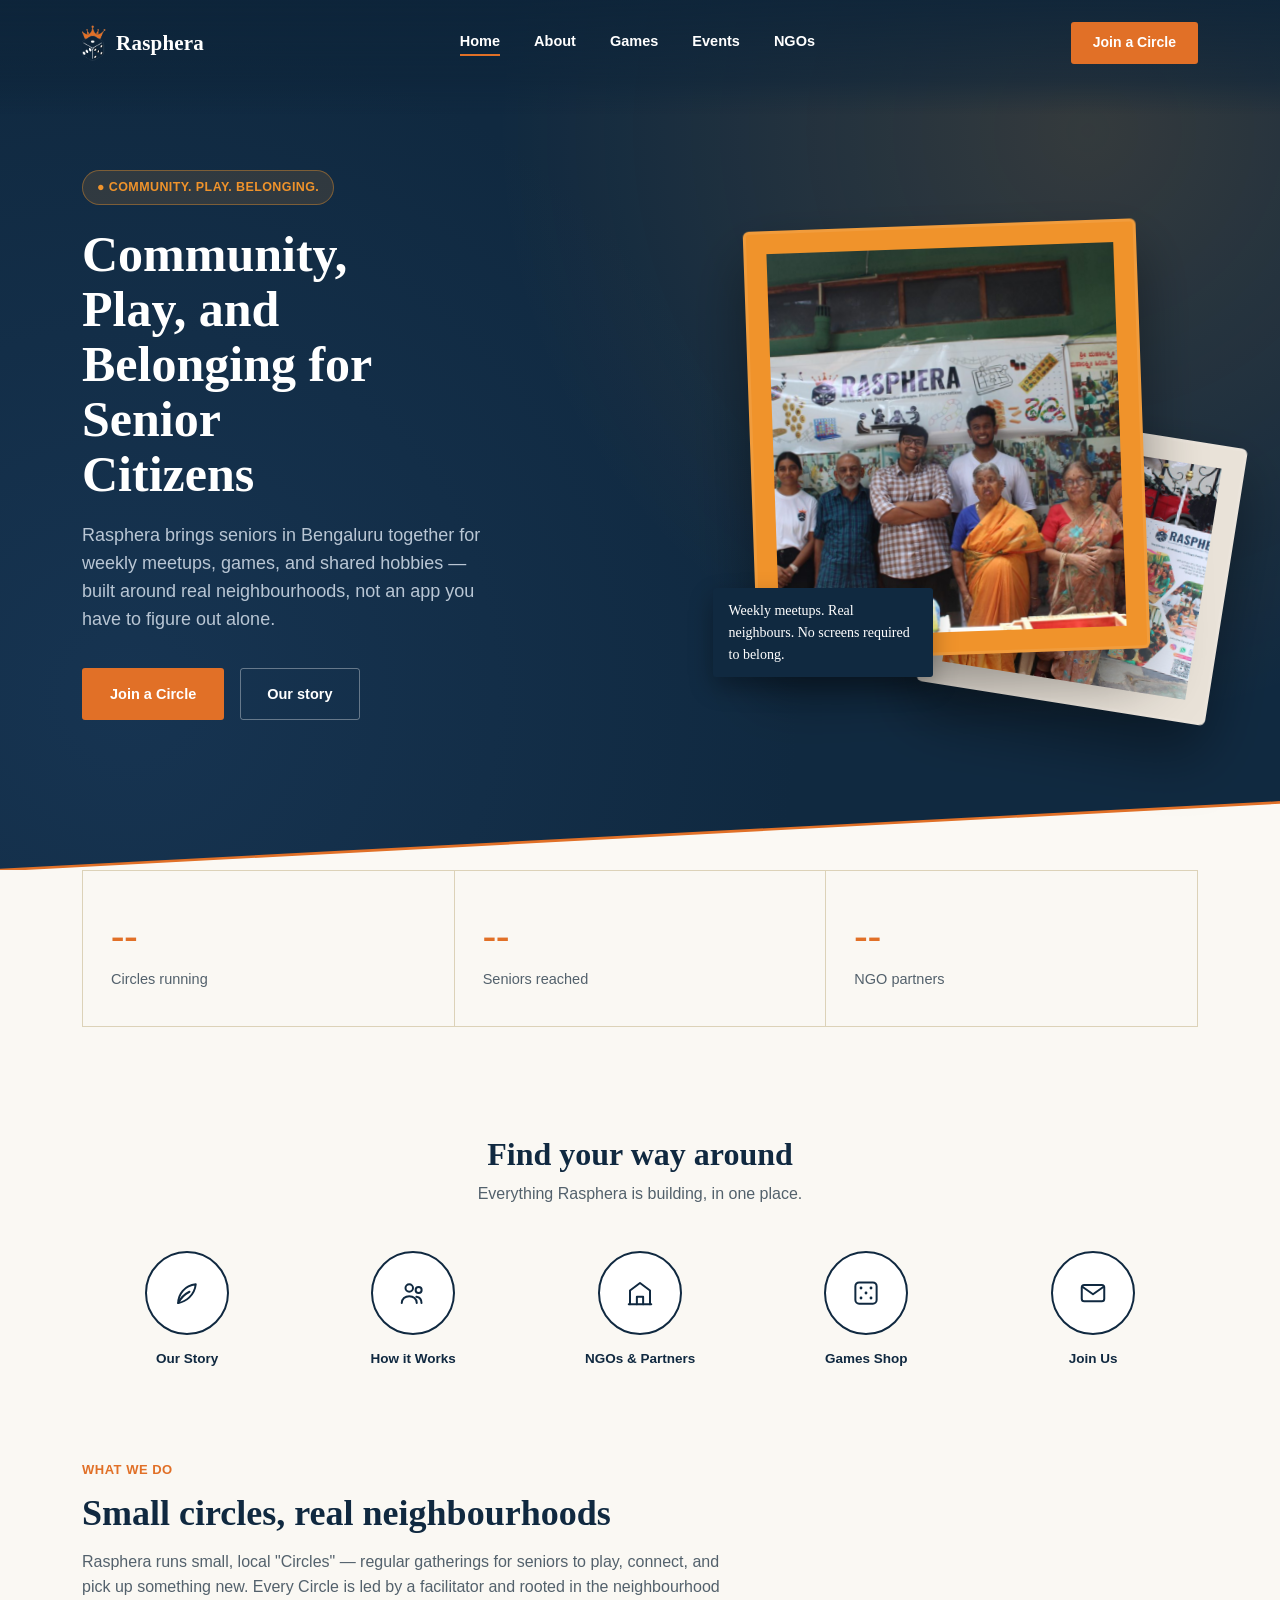
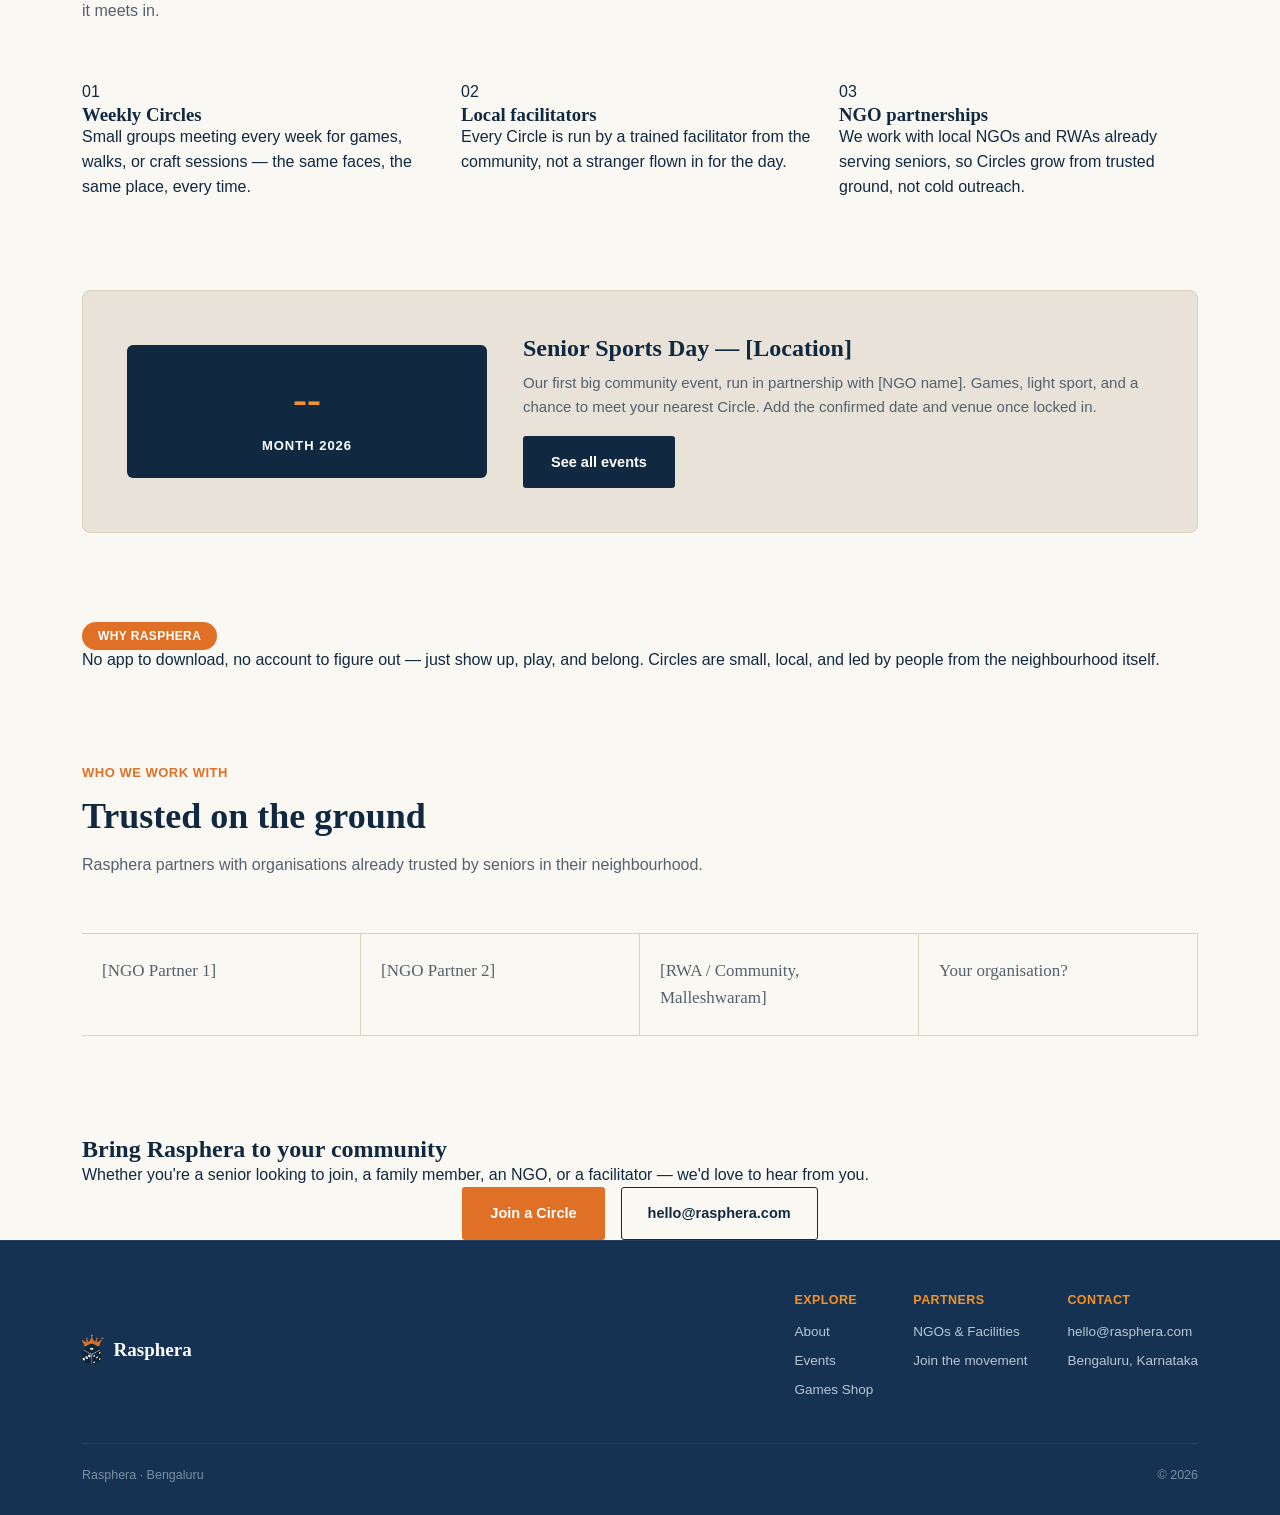
==== commit ff02a639: "updateing" ====
--- a/index.html
+++ b/index.html
@@ -40,17 +40,9 @@
       </div>
     </div>
     <div class="hero-cards">
-      <div class="dice-scene">
-        <div class="dice-cube">
-          <div class="dice-face f-front n5"><span></span><span></span><span></span><span></span><span></span><span></span><span></span><span></span><span></span></div>
-          <div class="dice-face f-back n2"><span></span><span></span><span></span><span></span><span></span><span></span><span></span><span></span><span></span></div>
-          <div class="dice-face f-right n3"><span></span><span></span><span></span><span></span><span></span><span></span><span></span><span></span><span></span></div>
-          <div class="dice-face f-left n4"><span></span><span></span><span></span><span></span><span></span><span></span><span></span><span></span><span></span></div>
-          <div class="dice-face f-top n6"><span></span><span></span><span></span><span></span><span></span><span></span><span></span><span></span><span></span></div>
-          <div class="dice-face f-bottom n1"><span></span><span></span><span></span><span></span><span></span><span></span><span></span><span></span><span></span></div>
-        </div>
-      </div>
-      <div class="hero-tag" style="position:static;margin:26px auto 0;text-align:center;animation:fadeUp .7s ease 1s forwards;">Weekly meetups. Real neighbours. No screens required to belong.</div>
+      <div class="hcard hcard-main"><img src="assets/hero-photo.jpg" alt="Rasphera community gathering" style="width:100%;height:100%;object-fit:cover;"></div>
+      <div class="hcard hcard-back"><img src="assets/bag-photo.jpg" alt="Seniors at a Rasphera Circle" style="width:100%;height:100%;object-fit:cover;"></div>
+      <div class="hero-tag">Weekly meetups. Real neighbours. No screens required to belong.</div>
     </div>
   </div>
   <div class="scallop">
@@ -102,25 +94,25 @@
   </div>
 </section>
 
-<section class="dark-section">
-  <div class="wrap">
-    <div class="section-head reveal">
+<section class="pillars-light">
+  <div class="wrap">
+    <div class="section-head light reveal">
       <span class="eyebrow">WHAT WE DO</span>
       <h2>Small circles, real neighbourhoods</h2>
       <p>Rasphera runs small, local "Circles" — regular gatherings for seniors to play, connect, and pick up something new. Every Circle is led by a facilitator and rooted in the neighbourhood it meets in.</p>
     </div>
     <div class="card-grid-3 stagger">
-      <div class="dark-card reveal tilt">
+      <div class="light-pillar reveal tilt">
         <div class="n">01</div>
         <h3>Weekly Circles</h3>
         <p>Small groups meeting every week for games, walks, or craft sessions — the same faces, the same place, every time.</p>
       </div>
-      <div class="dark-card reveal tilt">
+      <div class="light-pillar reveal tilt">
         <div class="n">02</div>
         <h3>Local facilitators</h3>
         <p>Every Circle is run by a trained facilitator from the community, not a stranger flown in for the day.</p>
       </div>
-      <div class="dark-card reveal tilt">
+      <div class="light-pillar reveal tilt">
         <div class="n">03</div>
         <h3>NGO partnerships</h3>
         <p>We work with local NGOs and RWAs already serving seniors, so Circles grow from trusted ground, not cold outreach.</p>
@@ -132,7 +124,7 @@
 <section class="event-section">
   <div class="wrap">
     <div class="event-box reveal">
-      <div class="date-block">
+      <div class="date-block amber-block">
         <div class="day">--</div>
         <div class="month">Month 2026</div>
       </div>
@@ -147,7 +139,7 @@
 
 <section class="usp-banner">
   <div class="wrap">
-    <div class="usp-box reveal">
+    <div class="usp-box-light reveal">
       <span class="usp-tag">WHY RASPHERA</span>
       <p>No app to download, no account to figure out — just <span>show up, play, and belong</span>. Circles are small, local, and led by people from the neighbourhood itself.</p>
     </div>
@@ -170,13 +162,15 @@
   </div>
 </section>
 
-<section class="cta-final">
-  <div class="wrap">
-    <h2 class="reveal">Bring Rasphera to your community</h2>
-    <p class="reveal">Whether you're a senior looking to join, a family member, an NGO, or a facilitator — we'd love to hear from you.</p>
-    <div class="cta-row reveal">
-      <a href="join.html" class="btn-primary">Join a Circle</a>
-      <a href="mailto:hello@rasphera.com" class="btn-ghost">hello@rasphera.com</a>
+<section class="cta-final-light">
+  <div class="wrap">
+    <div class="cta-box reveal">
+      <h2>Bring Rasphera to your community</h2>
+      <p>Whether you're a senior looking to join, a family member, an NGO, or a facilitator — we'd love to hear from you.</p>
+      <div class="cta-row" style="justify-content:center;">
+        <a href="join.html" class="btn-primary">Join a Circle</a>
+        <a href="mailto:hello@rasphera.com" class="btn-ghost-dark">hello@rasphera.com</a>
+      </div>
     </div>
   </div>
 </section>
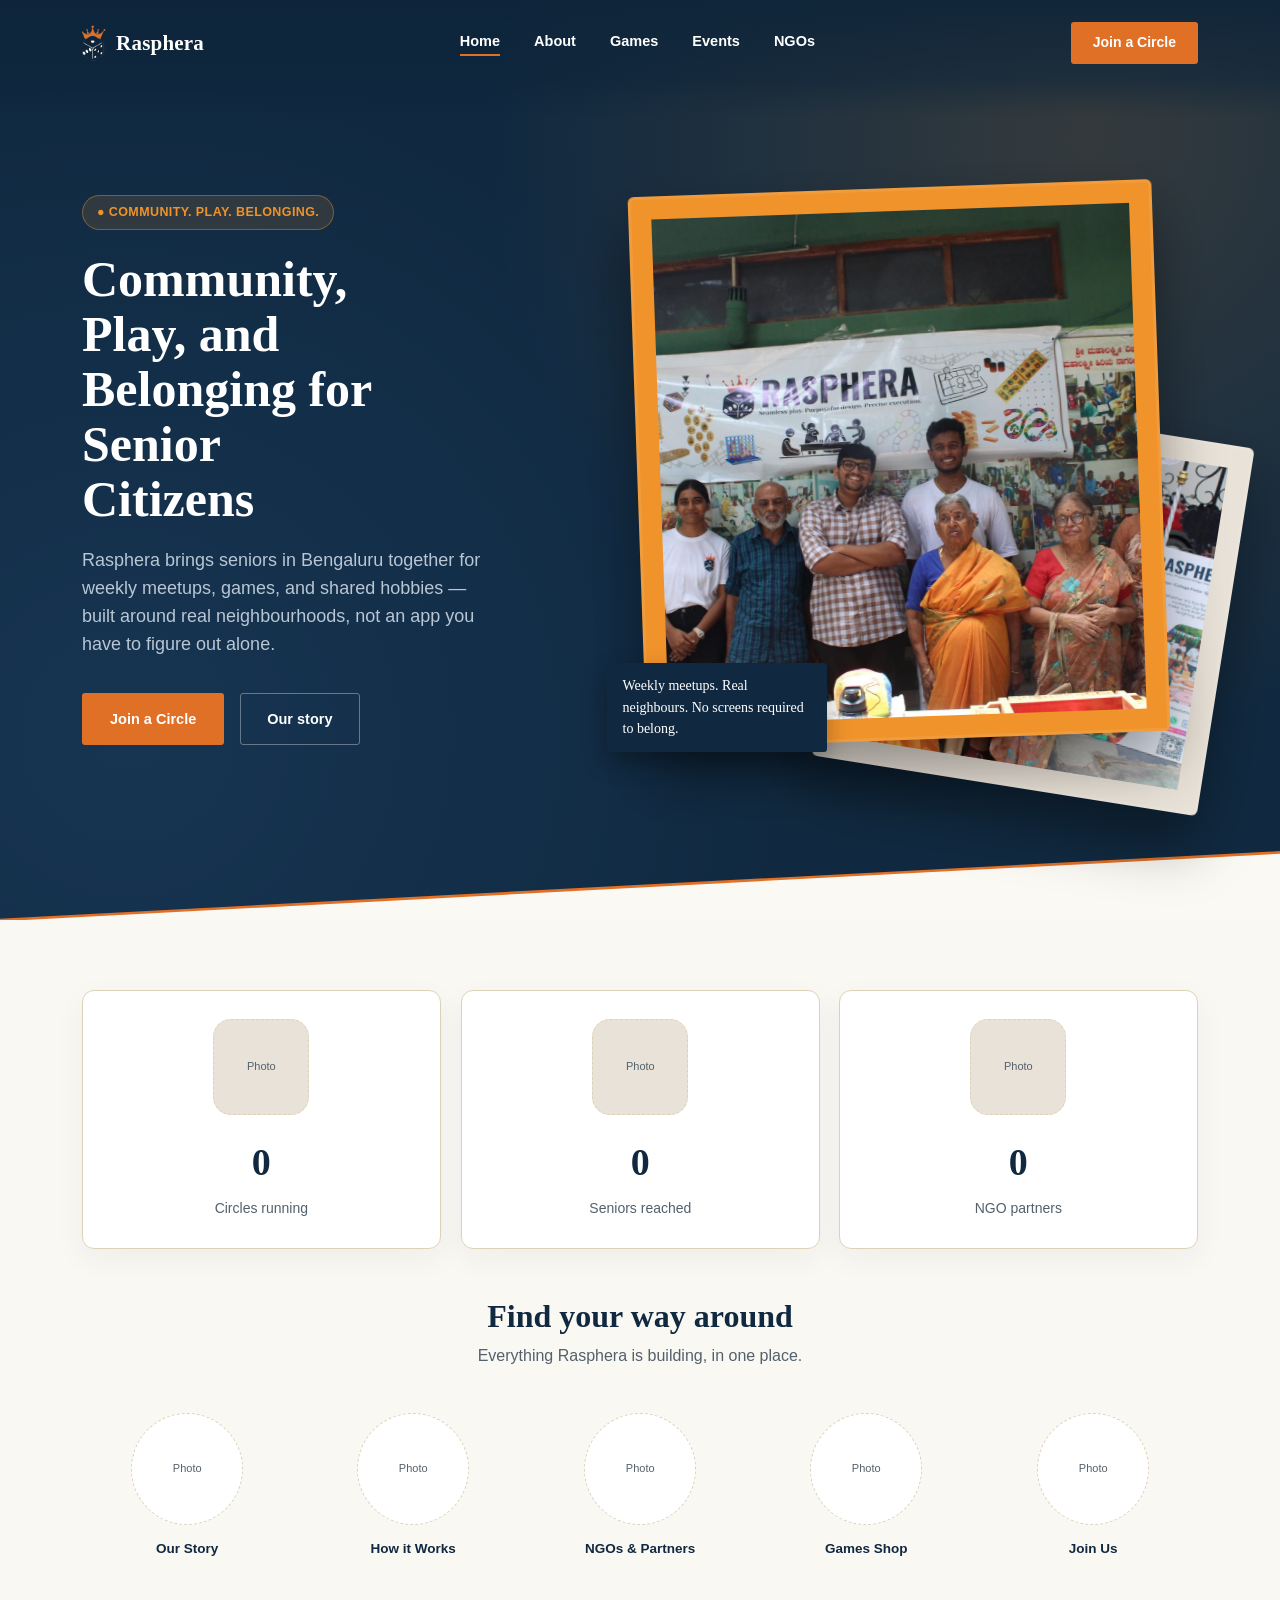
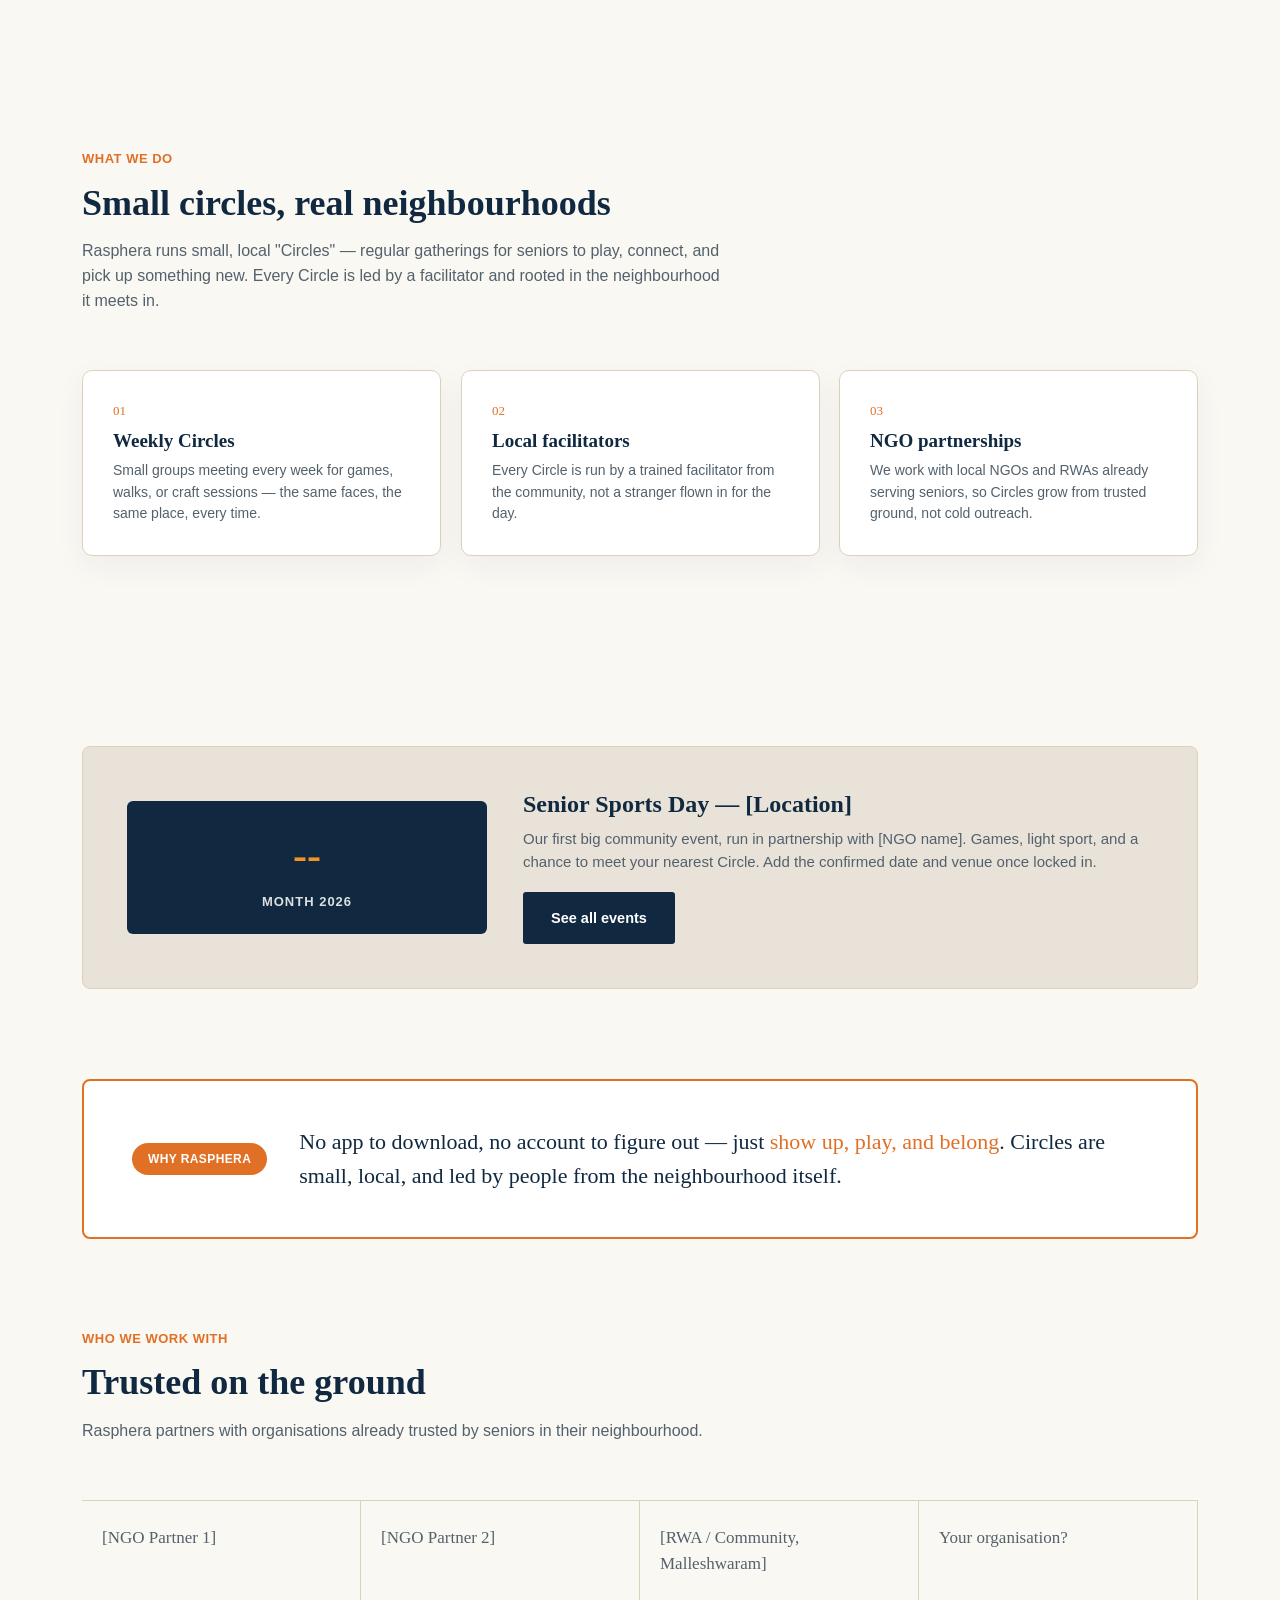
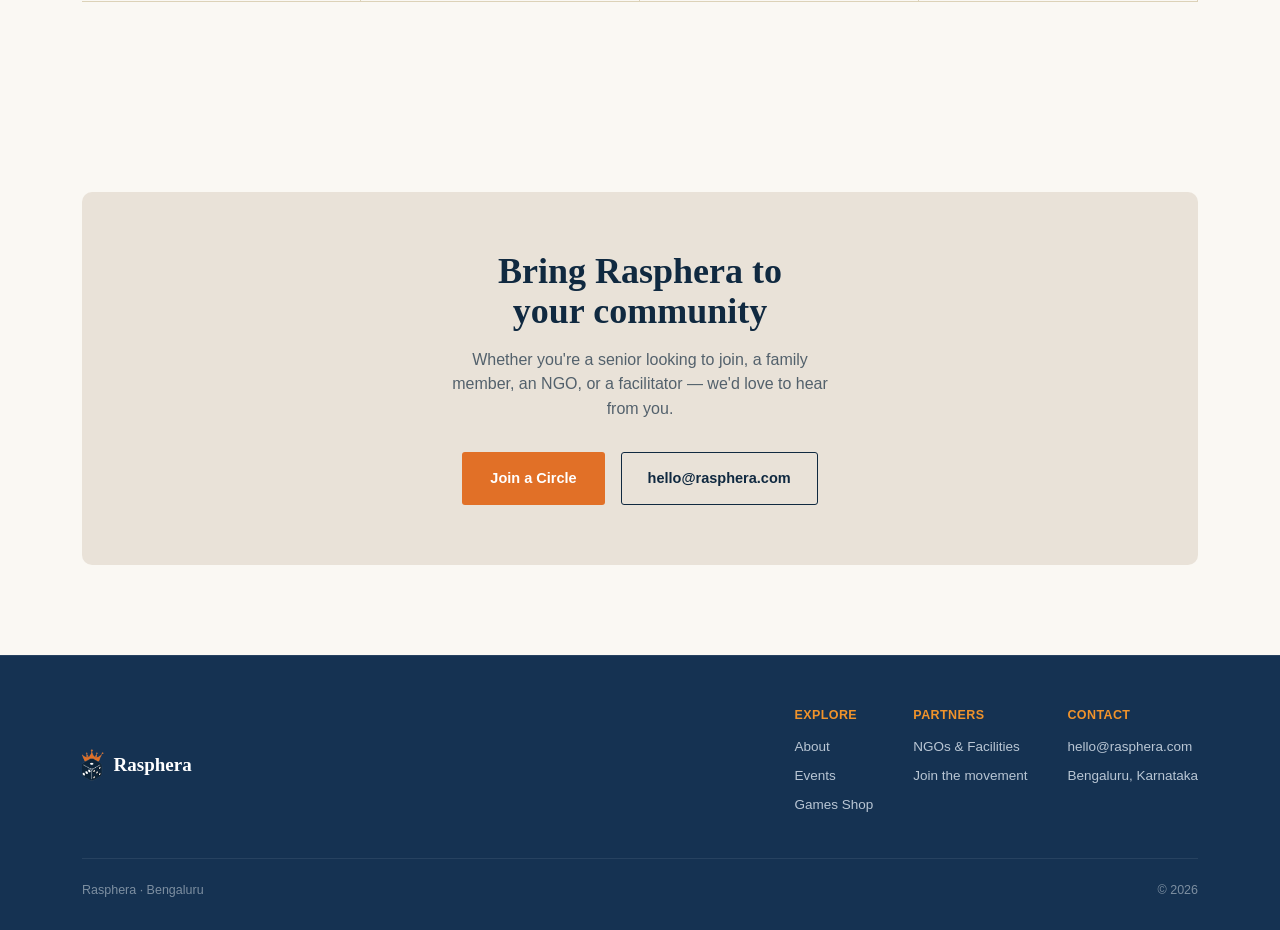
==== commit 05f6ef50: "updating" ====
--- a/index.html
+++ b/index.html
@@ -53,12 +53,24 @@
   </div>
 </section>
 
-<section class="stats">
-  <div class="wrap">
-    <div class="stat-grid stagger">
-      <div class="stat reveal"><span class="num" data-count="0">--</span><span class="lbl">Circles running</span></div>
-      <div class="stat reveal"><span class="num" data-count="0">--</span><span class="lbl">Seniors reached</span></div>
-      <div class="stat reveal"><span class="num" data-count="0">--</span><span class="lbl">NGO partners</span></div>
+<section class="stats-cards-section" id="statsSection">
+  <div class="wrap">
+    <div class="stats-card-grid stagger">
+      <div class="stat-card reveal tilt">
+        <div class="stat-photo">Photo</div>
+        <span class="stat-num num" data-count="8">0</span>
+        <span class="stat-lbl">Circles running</span>
+      </div>
+      <div class="stat-card reveal tilt">
+        <div class="stat-photo">Photo</div>
+        <span class="stat-num num" data-count="240" data-suffix="+">0</span>
+        <span class="stat-lbl">Seniors reached</span>
+      </div>
+      <div class="stat-card reveal tilt">
+        <div class="stat-photo">Photo</div>
+        <span class="stat-num num" data-count="6">0</span>
+        <span class="stat-lbl">NGO partners</span>
+      </div>
     </div>
   </div>
 </section>
@@ -71,23 +83,23 @@
     </div>
     <div class="ql-row stagger">
       <a class="ql-item reveal tilt" href="about.html">
-        <div class="ql-circle"><svg viewBox="0 0 24 24" fill="none" stroke="currentColor" stroke-width="1.6" stroke-linecap="round" stroke-linejoin="round"><path d="M5 20c0-7 5-14 14-15-1 9-8 14-14 15Z"/><path d="M5 20c2-4 5-7 9-9"/></svg></div>
+        <div class="ql-circle">Photo</div>
         <span class="label">Our Story</span>
       </a>
       <a class="ql-item reveal tilt" href="events.html">
-        <div class="ql-circle"><svg viewBox="0 0 24 24" fill="none" stroke="currentColor" stroke-width="1.6" stroke-linecap="round" stroke-linejoin="round"><circle cx="9" cy="8" r="3"/><circle cx="16.5" cy="9.5" r="2.4"/><path d="M3 20c0-3.3 2.7-5.5 6-5.5s6 2.2 6 5.5"/><path d="M14.7 15c2.4.4 4.1 2.3 4.1 5"/></svg></div>
+        <div class="ql-circle">Photo</div>
         <span class="label">How it Works</span>
       </a>
       <a class="ql-item reveal tilt" href="ngos.html">
-        <div class="ql-circle"><svg viewBox="0 0 24 24" fill="none" stroke="currentColor" stroke-width="1.6" stroke-linecap="round" stroke-linejoin="round"><path d="M4 21V10l8-6 8 6v11"/><path d="M3 21h18"/><path d="M9.5 21v-6h5v6"/></svg></div>
+        <div class="ql-circle">Photo</div>
         <span class="label">NGOs &amp; Partners</span>
       </a>
       <a class="ql-item reveal tilt" href="games.html">
-        <div class="ql-circle"><svg viewBox="0 0 24 24" fill="none" stroke="currentColor" stroke-width="1.6" stroke-linejoin="round"><rect x="3.5" y="3.5" width="17" height="17" rx="3"/><circle cx="8" cy="8" r="1.15" fill="currentColor" stroke="none"/><circle cx="16" cy="8" r="1.15" fill="currentColor" stroke="none"/><circle cx="8" cy="16" r="1.15" fill="currentColor" stroke="none"/><circle cx="16" cy="16" r="1.15" fill="currentColor" stroke="none"/><circle cx="12" cy="12" r="1.15" fill="currentColor" stroke="none"/></svg></div>
+        <div class="ql-circle">Photo</div>
         <span class="label">Games Shop</span>
       </a>
       <a class="ql-item reveal tilt" href="join.html">
-        <div class="ql-circle"><svg viewBox="0 0 24 24" fill="none" stroke="currentColor" stroke-width="1.6" stroke-linecap="round" stroke-linejoin="round"><rect x="3" y="5.5" width="18" height="13" rx="2"/><path d="M3.5 7l8.5 6 8.5-6"/></svg></div>
+        <div class="ql-circle">Photo</div>
         <span class="label">Join Us</span>
       </a>
     </div>
--- a/css/style.css
+++ b/css/style.css
@@ -72,12 +72,14 @@
 .btn-ghost-dark:hover{background:var(--navy);color:var(--white);}
 .cta-row{display:flex;gap:16px;flex-wrap:wrap;}
 
-/* STAT STRIP */
-.stats{background:var(--paper);padding:0 0 90px;}
-.stat-grid{display:grid;grid-template-columns:repeat(3,1fr);border-top:1px solid var(--line);border-left:1px solid var(--line);}
-.stat{padding:34px 28px;border-right:1px solid var(--line);border-bottom:1px solid var(--line);}
-.stat .num{font-family:'Fraunces',serif;font-weight:700;font-size:40px;color:var(--amber);display:block;}
-.stat .lbl{font-size:14.5px;color:var(--muted);margin-top:6px;font-weight:500;}
+/* STAT CARDS (icon-led, replaces bare stat grid) */
+.stats-cards-section{padding:70px 0 30px;}
+.stats-card-grid{display:grid;grid-template-columns:repeat(3,1fr);gap:20px;}
+.stat-card{background:var(--white);border-radius:12px;padding:28px 24px;text-align:center;box-shadow:0 10px 30px rgba(16,41,64,0.05);border:1px solid var(--line);display:flex;flex-direction:column;align-items:center;transition:transform .3s ease, box-shadow .3s ease;}
+.stat-card:hover{box-shadow:0 20px 40px rgba(16,41,64,0.1);}
+.stat-photo{width:96px;height:96px;border-radius:18px;background:var(--paper-2);border:1.5px dashed var(--line);color:var(--muted);display:flex;align-items:center;justify-content:center;margin-bottom:18px;font-size:11px;text-align:center;padding:8px;}
+.stat-num{font-family:'Fraunces',serif;font-weight:700;font-size:38px;color:var(--navy);display:block;}
+.stat-lbl{font-size:14px;color:var(--muted);margin-top:6px;font-weight:500;}
 
 /* QUICK LINKS */
 .quicklinks{padding:20px 0 90px;}
@@ -86,33 +88,37 @@
 .ql-head p{color:var(--muted);margin-top:10px;}
 .ql-row{display:flex;justify-content:space-between;gap:16px;flex-wrap:wrap;}
 .ql-item{display:flex;flex-direction:column;align-items:center;gap:14px;flex:1;min-width:120px;cursor:pointer;}
-.ql-circle{width:84px;height:84px;border-radius:50%;background:var(--white);border:2px solid var(--navy);display:flex;align-items:center;justify-content:center;color:var(--navy);transition:transform .3s cubic-bezier(.3,1.5,.5,1), background .3s ease, border-color .3s ease, color .3s ease;}
-.ql-circle svg{width:30px;height:30px;}
-.ql-item:hover .ql-circle{transform:translateY(-8px) scale(1.08) rotate(-6deg);background:var(--amber);border-color:var(--amber);color:var(--white);}
+.ql-circle{width:112px;height:112px;border-radius:50%;background:var(--white);border:1.5px dashed var(--line);display:flex;align-items:center;justify-content:center;color:var(--muted);font-size:11px;text-align:center;padding:10px;transition:transform .3s cubic-bezier(.3,1.5,.5,1), background .3s ease, border-color .3s ease, color .3s ease;}
+.ql-circle svg{width:34px;height:34px;}
+.ql-item:hover .ql-circle{transform:translateY(-8px) scale(1.06);background:var(--paper-2);border-color:var(--amber);border-style:solid;}
 .ql-item span.label{font-size:13.5px;font-weight:700;text-align:center;color:var(--navy);}
-
-/* 3D ROTATING DICE (hero) */
-.dice-scene{perspective:1000px;width:240px;height:240px;margin:0 auto;}
-.dice-cube{position:relative;width:100%;height:100%;transform-style:preserve-3d;animation:diceSpin 16s linear infinite;}
-.dice-face{position:absolute;width:240px;height:240px;left:0;top:0;background:var(--navy);border:2px solid rgba(255,255,255,0.18);border-radius:22px;box-shadow:inset 0 0 40px rgba(0,0,0,0.25);display:grid;grid-template-columns:repeat(3,1fr);grid-template-rows:repeat(3,1fr);padding:34px;box-sizing:border-box;}
-.dice-face span{width:30px;height:30px;border-radius:50%;justify-self:center;align-self:center;background:transparent;}
-.f-front{transform:translateZ(120px);}
-.f-back{transform:rotateY(180deg) translateZ(120px);}
-.f-right{transform:rotateY(90deg) translateZ(120px);}
-.f-left{transform:rotateY(-90deg) translateZ(120px);}
-.f-top{transform:rotateX(90deg) translateZ(120px);}
-.f-bottom{transform:rotateX(-90deg) translateZ(120px);}
-.n1 span:nth-child(5){background:var(--amber-2);}
-.n2 span:nth-child(1),.n2 span:nth-child(9){background:var(--white);}
-.n3 span:nth-child(1),.n3 span:nth-child(5),.n3 span:nth-child(9){background:var(--white);}
-.n4 span:nth-child(1),.n4 span:nth-child(3),.n4 span:nth-child(7),.n4 span:nth-child(9){background:var(--white);}
-.n5 span:nth-child(1),.n5 span:nth-child(3),.n5 span:nth-child(5),.n5 span:nth-child(7),.n5 span:nth-child(9){background:var(--amber-2);}
-.n6 span:nth-child(1),.n6 span:nth-child(3),.n6 span:nth-child(4),.n6 span:nth-child(6),.n6 span:nth-child(7),.n6 span:nth-child(9){background:var(--white);}
-@keyframes diceSpin{from{transform:rotateX(-18deg) rotateY(0deg);}to{transform:rotateX(-18deg) rotateY(360deg);}}
-@media (prefers-reduced-motion: reduce){.dice-cube{animation:none;transform:rotateX(-18deg) rotateY(28deg);}}
 
 /* TILT-ON-HOVER (applied via JS to elements with .tilt) */
 .tilt{transition:transform .15s ease-out;transform-style:preserve-3d;will-change:transform;}
+
+/* LIGHT PILLARS (What We Do — off navy) */
+.pillars-light{padding:100px 0;}
+.light-pillar{background:var(--white);border:1px solid var(--line);border-radius:10px;padding:30px;box-shadow:0 10px 30px rgba(16,41,64,0.05);transition:transform .3s ease, box-shadow .3s ease;}
+.light-pillar:hover{box-shadow:0 20px 40px rgba(16,41,64,0.1);}
+.light-pillar .n{font-family:'Fraunces',serif;color:var(--amber);font-size:13px;margin-bottom:10px;}
+.light-pillar h3{font-size:19px;margin-bottom:8px;color:var(--navy);}
+.light-pillar p{color:var(--muted);font-size:14px;}
+
+/* AMBER DATE BLOCK (swap-in for navy) */
+.amber-block{background:var(--amber);}
+.amber-block .day{color:var(--white);}
+.amber-block .month{color:rgba(255,255,255,0.85);}
+
+/* LIGHT USP BOX (swap-in for solid navy) */
+.usp-box-light{background:var(--white);border:2px solid var(--amber);border-radius:8px;padding:44px 48px;display:flex;align-items:center;gap:32px;flex-wrap:wrap;}
+.usp-box-light p{color:var(--navy);font-size:22px;font-family:'Fraunces',serif;font-weight:500;flex:1;min-width:280px;}
+.usp-box-light p span{color:var(--amber);}
+
+/* LIGHT FINAL CTA (swap-in for solid navy) */
+.cta-final-light{padding:90px 0;}
+.cta-box{background:var(--paper-2);border-radius:10px;padding:60px 40px;text-align:center;}
+.cta-box h2{font-size:36px;max-width:16ch;margin:0 auto;}
+.cta-box p{color:var(--muted);margin:16px auto 30px;max-width:44ch;font-size:16px;}
 
 /* DARK FEATURE SECTION (pillars / product-style cards) */
 .dark-section{background:var(--navy);padding:100px 0;position:relative;overflow:hidden;}
@@ -171,15 +177,15 @@
 /* ===== HOME-ONLY: hero fanned cards ===== */
 .hero{background:var(--navy);padding:170px 0 0;overflow:hidden;position:relative;}
 .hero::before{content:"";position:absolute;inset:0;background:radial-gradient(circle at 85% 15%, rgba(240,147,43,0.16) 0, transparent 45%),radial-gradient(circle at 10% 80%, rgba(29,63,99,0.5) 0, transparent 50%);pointer-events:none;}
-.hero .wrap{display:grid;grid-template-columns:1.05fr .95fr;gap:56px;align-items:center;position:relative;z-index:2;}
+.hero .wrap{display:grid;grid-template-columns:.85fr 1.15fr;gap:56px;align-items:center;position:relative;z-index:2;}
 .usp-pill{display:inline-flex;align-items:center;gap:8px;background:rgba(240,147,43,0.14);border:1px solid rgba(240,147,43,0.4);color:var(--amber-2);font-size:12.5px;font-weight:700;letter-spacing:.4px;padding:7px 14px;border-radius:20px;margin-bottom:22px;opacity:0;animation:fadeUp .7s ease .1s forwards;}
 .hero h1{color:var(--white);font-size:50px;font-weight:700;max-width:12ch;opacity:0;animation:fadeUp .8s ease .25s forwards;}
 .hero .tagline{color:#B9C6D4;font-size:18px;margin-top:20px;max-width:40ch;opacity:0;animation:fadeUp .8s ease .4s forwards;}
 .hero .cta-row{margin-top:34px;opacity:0;animation:fadeUp .8s ease .55s forwards;}
-.hero-cards{position:relative;height:500px;}
+.hero-cards{position:relative;height:600px;}
 .hcard{position:absolute;border-radius:6px;overflow:hidden;box-shadow:0 30px 60px rgba(0,0,0,0.4);border:3px solid rgba(255,255,255,0.08);display:flex;align-items:center;justify-content:center;text-align:center;padding:20px;font-family:'Fraunces',serif;color:var(--navy);}
-.hcard-main{width:78%;height:86%;top:6%;left:11%;z-index:3;background:var(--amber-2);opacity:0;transform:scale(.92);animation:popIn .9s cubic-bezier(.2,.8,.3,1) .3s forwards;}
-.hcard-back{width:58%;height:56%;bottom:-2%;right:-6%;z-index:2;background:var(--paper-2);opacity:0;transform:rotate(14deg) scale(.9);animation:popInBack .9s cubic-bezier(.2,.8,.3,1) .5s forwards;}
+.hcard-main{width:86%;height:92%;top:3%;left:8%;z-index:3;background:var(--amber-2);opacity:0;transform:scale(.92);animation:popIn .9s cubic-bezier(.2,.8,.3,1) .3s forwards;}
+.hcard-back{width:64%;height:62%;bottom:-3%;right:-5%;z-index:2;background:var(--paper-2);opacity:0;transform:rotate(14deg) scale(.9);animation:popInBack .9s cubic-bezier(.2,.8,.3,1) .5s forwards;}
 @keyframes popIn{to{opacity:1;transform:scale(1) rotate(-2deg);}}
 @keyframes popInBack{to{opacity:1;transform:rotate(9deg) scale(1);}}
 .hero-tag{position:absolute;bottom:18px;left:18px;z-index:4;background:var(--navy);color:var(--white);padding:12px 16px;border-radius:3px;font-family:'Fraunces',serif;font-size:14px;max-width:220px;box-shadow:0 10px 24px rgba(0,0,0,.3);opacity:0;animation:fadeUp .7s ease 1s forwards;}
@@ -280,7 +286,6 @@
   .hero-cards{height:340px;margin-top:36px;}
   .page-hero{padding-top:130px;}
   .page-hero h1{font-size:32px;}
-  .stat-grid{grid-template-columns:1fr;}
   .card-grid-3, .partner-cards, .tiers{grid-template-columns:1fr;}
   .about-split, .join-split, .event-box{grid-template-columns:1fr;}
   .gc-slide{grid-template-columns:1fr;}
@@ -291,4 +296,5 @@
   .ngo-form .frow{grid-template-columns:1fr;}
   .navlinks{display:none;}
   .ql-row{justify-content:center;}
+  .stats-card-grid{grid-template-columns:1fr;}
 }
